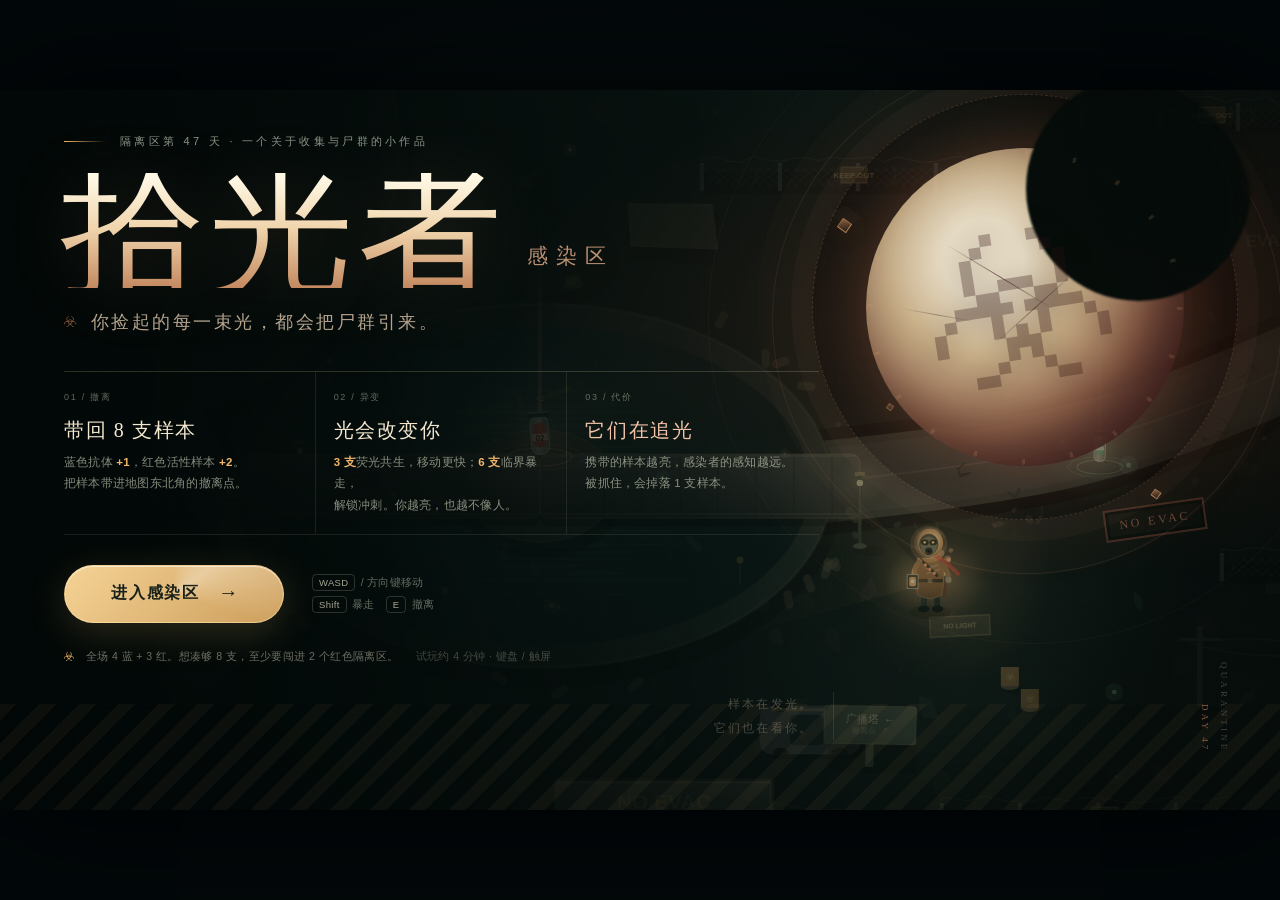
==== index.html @ 70aa8f74 "Add Lumenfall quarantine zombie collection game, poster and playtest log" ====
<!doctype html>
<html lang="zh-CN">
<head>
  <meta charset="utf-8">
  <meta name="viewport" content="width=device-width, initial-scale=1, viewport-fit=cover, user-scalable=no">
  <meta name="theme-color" content="#060f0d">
  <meta name="description" content="《拾光者·感染区》—— 在封锁区收集荧光抗体样本，样本越亮能力越强，感染者也会从更远处发现你。带 8 支样本抵达撤离点。">
  <title>拾光者 · 感染区</title>
  <link rel="icon" href="data:image/svg+xml,%3Csvg xmlns='http://www.w3.org/2000/svg' viewBox='0 0 64 64'%3E%3Crect width='64' height='64' rx='14' fill='%23081210'/%3E%3Ccircle cx='32' cy='32' r='18' fill='none' stroke='%23b9d69b' stroke-width='3'/%3E%3Ccircle cx='32' cy='32' r='4' fill='%23f1c07d'/%3E%3Cpath d='M32 14v12M32 38v12M15 25l11 6M38 34l11 6M15 39l11-6M38 30l11-6' stroke='%23b9d69b' stroke-width='2.4' stroke-linecap='round'/%3E%3C/svg%3E">
  <link rel="stylesheet" href="style.css">
</head>
<body>
  <div id="app">
    <main id="stage" aria-label="拾光者·感染区 游戏画面">
      <canvas id="game" width="1280" height="720" aria-label="感染区游戏场景"></canvas>

      <div id="uiLayer">
        <div id="hud" class="hidden" aria-live="polite">
          <div class="status-card">
            <div class="brand-mini"><span class="brand-cn">拾光者</span><span class="brand-en">QUARANTINE / DAY 47</span></div>
            <div class="light-block">
              <div class="light-numbers">
                <span class="light-label">携带样本</span>
                <span class="light-value"><b id="lightNow">0</b><i>/ 8</i></span>
              </div>
              <div id="lightPips" class="light-pips" aria-hidden="true"></div>
            </div>
            <div class="mini-counts">
              <span class="mini-count silver-count"><i class="gem silver"></i>蓝 <b id="silverCount">0</b><em>/4</em></span>
              <span class="mini-count gold-count"><i class="gem gold"></i>红 <b id="goldCount">0</b><em>/3</em></span>
            </div>
            <div class="danger-block" id="dangerBlock">
              <div class="danger-line"><span class="eye-mark" aria-hidden="true"></span><span>感染者感知</span><b id="dangerWord">微弱</b></div>
              <div class="danger-bars" id="dangerBars" aria-hidden="true">
                <i></i><i></i><i></i><i></i><i></i>
              </div>
            </div>
          </div>

          <div class="objective-pill" id="objectivePill">
            <span class="objective-kicker">撤离条件</span>
            <strong id="objectiveText">带 8 支样本到撤离点</strong>
          </div>

          <div class="top-actions">
            <button id="soundBtn" class="icon-btn" type="button" aria-label="静音" title="声音（M）">
              <svg class="ico-sound" viewBox="0 0 24 24" aria-hidden="true"><path d="M4 9v6h4l5 4V5L8 9H4z"/><path class="wave" d="M16 8.5a5 5 0 0 1 0 7M18.5 6a8.5 8.5 0 0 1 0 12"/></svg>
            </button>
            <button id="pauseBtn" class="icon-btn" type="button" aria-label="暂停并查看规则" title="暂停（Esc）">
              <svg viewBox="0 0 24 24" aria-hidden="true"><path d="M8 5v14M16 5v14"/></svg>
            </button>
          </div>

          <div id="alertBanner" class="alert-banner" aria-live="assertive">
            <span class="alert-eye"></span><b>感染者发现你了</b><span>躲进掩体，切断视线</span>
          </div>

          <div id="wayfinder" class="wayfinder hidden" aria-hidden="true">
            <span class="wayfinder-ring"></span>
            <span class="wayfinder-arrow">↑</span>
            <span class="wayfinder-label">撤离点</span>
          </div>

          <div class="hint-strip" id="hintStrip">
            <span class="keycap">WASD</span><span class="hint-text">移动</span>
            <span class="hint-sep"></span>
            <span class="keycap">Shift</span><span class="hint-text">暴走</span>
            <span class="hint-sep"></span>
            <span class="hint-text subtle">靠近样本自动拾取</span>
          </div>

          <button id="interactPrompt" class="interact-prompt hidden" type="button">
            <span class="prompt-key">E</span>
            <span class="prompt-copy"><b>进入撤离点</b><small>交出样本，呼叫救援</small></span>
            <span class="prompt-arrow">→</span>
          </button>
        </div>

        <div id="toasts" class="toasts" aria-live="polite"></div>
        <div id="damageFx" class="damage-fx"></div>
        <div id="pickupFx" class="pickup-fx"></div>
        <div id="cinemaBars" class="cinema-bars" aria-hidden="true"></div>

        <div id="touchControls" class="touch-controls" aria-hidden="true">
          <div class="dpad">
            <button class="dpad-btn up" type="button" data-move="up" aria-label="向上">▲</button>
            <button class="dpad-btn left" type="button" data-move="left" aria-label="向左">◀</button>
            <button class="dpad-btn down" type="button" data-move="down" aria-label="向下">▼</button>
            <button class="dpad-btn right" type="button" data-move="right" aria-label="向右">▶</button>
            <span class="dpad-core" aria-hidden="true"></span>
          </div>
          <div class="touch-actions">
            <button id="touchDash" class="touch-dash" type="button" aria-label="暴走冲刺">暴走<small>6 样本</small></button>
            <button id="touchInteract" class="touch-interact hidden" type="button">进入撤离点</button>
          </div>
        </div>

        <section id="titleScreen" class="screen title-screen">
          <div class="title-left">
            <div class="eyebrow"><span class="eyebrow-line"></span>隔离区第 47 天 · 一个关于收集与尸群的小作品</div>
            <h1 class="game-title">
              <span class="title-main">拾光者</span>
              <span class="title-sub">感染区</span>
            </h1>
            <p class="tagline">你捡起的每一束光，都会把尸群引来。</p>

            <div class="rules-grid">
              <article class="rule-card">
                <span class="rule-index">01 / 撤离</span>
                <h3>带回 8 支样本</h3>
                <p>蓝色抗体 <b>+1</b>，红色活性样本 <b>+2</b>。<br>把样本带进地图东北角的撤离点。</p>
              </article>
              <article class="rule-card">
                <span class="rule-index">02 / 异变</span>
                <h3>光会改变你</h3>
                <p><b>3 支</b>荧光共生，移动更快；<b>6 支</b>临界暴走，<br>解锁冲刺。你越亮，也越不像人。</p>
              </article>
              <article class="rule-card danger-rule">
                <span class="rule-index">03 / 代价</span>
                <h3>它们在追光</h3>
                <p>携带的样本越亮，感染者的感知越远。<br>被抓住，会掉落 1 支样本。</p>
              </article>
            </div>

            <div class="title-cta-row">
              <button id="startBtn" class="primary-btn" type="button">
                <span class="btn-glow"></span>
                <span class="btn-label">进入感染区</span>
                <span class="btn-arrow">→</span>
              </button>
              <div class="controls-mini">
                <span><i>WASD</i> / 方向键移动</span>
                <span><i>Shift</i> 暴走　<i>E</i> 撤离</span>
              </div>
            </div>

            <p class="title-footnote"><span class="footnote-star">☣</span> 全场 4 蓝 + 3 红。想凑够 8 支，至少要闯进 2 个红色隔离区。<span class="footnote-dim">试玩约 4 分钟 · 键盘 / 触屏</span></p>
          </div>

          <div class="title-right" aria-hidden="true">
            <div class="title-orbit orbit-1"></div>
            <div class="title-orbit orbit-2"></div>
            <div class="title-moon">
              <span class="moon-bite"></span>
              <span class="moon-crack c1"></span>
              <span class="moon-crack c2"></span>
              <span class="moon-crack c3"></span>
              <span class="moon-biohazard">☣</span>
            </div>
            <div class="floating-shard s1"></div>
            <div class="floating-shard s2"></div>
            <div class="floating-shard s3"></div>
            <div class="vertical-mark">QUARANTINE<br><em>DAY 47</em></div>
            <div class="title-side-note">样本在发光。<br>它们也在看你。</div>
          </div>
        </section>

        <section id="pauseScreen" class="screen overlay-screen hidden">
          <div class="modal pause-modal" role="dialog" aria-modal="true" aria-labelledby="pauseTitle">
            <button id="resumeBtn" class="modal-close" type="button" aria-label="继续游戏">×</button>
            <span class="modal-kicker">PAUSE / 隔离区暂歇</span>
            <h2 id="pauseTitle">喘口气，它们还没走远。</h2>
            <div class="pause-columns">
              <div>
                <h3>生存规则</h3>
                <ul class="rule-list">
                  <li><b>撤离</b><span>带 8 支样本抵达撤离点，按 E 呼叫救援。</span></li>
                  <li><b>拾取</b><span>蓝色 +1，红色 +2；靠近自动拾取。</span></li>
                  <li><b>异变</b><span>3 支荧光共生提速，6 支解锁暴走。</span></li>
                  <li><b>感知</b><span>样本越亮，感染者看得越远；围栏能挡住视线。</span></li>
                  <li><b>失手</b><span>被感染者碰到会掉落 1 支样本，可以返回捡起。</span></li>
                </ul>
              </div>
              <div>
                <h3>操作</h3>
                <div class="key-list">
                  <div><span class="keycap">WASD</span><span class="keycap">方向键</span><em>移动</em></div>
                  <div><span class="keycap">Shift</span><em>暴走冲刺（6 支样本解锁）</em></div>
                  <div><span class="keycap">E</span><em>进入撤离点</em></div>
                  <div><span class="keycap">M</span><em>静音 / 恢复声音</em></div>
                  <div><span class="keycap">Esc</span><em>暂停 / 继续</em></div>
                </div>
                <div class="pause-tip">提示：先拿蓝，还是先闯红区？带着越多样本，感染者的视野越远。</div>
              </div>
            </div>
            <button id="resumeBtn2" class="primary-btn small-btn" type="button">继续行动 <span>→</span></button>
          </div>
        </section>

        <section id="winScreen" class="screen win-screen hidden">
          <div class="win-glow"></div>
          <div class="win-content">
            <span class="modal-kicker">EVAC SIGNAL RECEIVED</span>
            <h2>信号，亮了。</h2>
            <p class="win-line">你带回了 <b id="winLight">8</b> 支荧光抗体。<br>救援队的螺旋桨声正在靠近。</p>
            <div class="win-stats">
              <div><span>撤离用时</span><b id="statTime">0:00</b></div>
              <div><span>被感染者抓住</span><b id="statCaught">0</b></div>
              <div><span>样本</span><b id="statCollect">蓝 4 · 红 2</b></div>
            </div>
            <blockquote>“它们还在废墟里，<br>追着那束已经离开的光。”</blockquote>
            <button id="replayBtn" class="primary-btn" type="button">再闯一次 <span>↻</span></button>
            <p class="win-footnote">按 Enter 也可以重新开始</p>
          </div>
        </section>

        <div id="rotateHint" class="rotate-hint">
          <div class="rotate-phone">▯</div>
          <strong>把屏幕横过来</strong>
          <span>感染区在横屏里展开得更完整</span>
        </div>

        <div id="bootVeil" class="boot-veil">
          <div class="boot-mark">拾光者</div>
          <div class="boot-line"><span></span></div>
        </div>
      </div>
    </main>
  </div>
  <noscript>需要启用 JavaScript 才能进入感染区。</noscript>
  <script src="game.js"></script>
</body>
</html>
---- style.css ----
:root{
  --ink:#061014;
  --ink-2:#0a1b1d;
  --cream:#f7ecd4;
  --cream-dim:#cfc3a8;
  --mint:#a9e7b7;
  --mint-soft:#7ec996;
  --gold:#f2b56b;
  --gold-hot:#ffd08a;
  --peach:#f2a28b;
  --danger:#e7765e;
  --line:rgba(240,222,182,.18);
  --line-soft:rgba(240,222,182,.1);
  --glass:rgba(6,18,20,.58);
  --serif:"STKaiti","KaiTi","Kaiti SC","Songti SC","SimSun","Noto Serif SC",serif;
  --sans:"Microsoft YaHei","PingFang SC","Hiragino Sans GB","Noto Sans SC",sans-serif;
}

*{box-sizing:border-box;}
html,body{margin:0;padding:0;min-height:100%;background:#020709;}
html{overflow:hidden;}
body{
  color:var(--cream);
  font-family:var(--sans);
  overflow:hidden;
  overscroll-behavior:none;
  -webkit-font-smoothing:antialiased;
  text-rendering:optimizeLegibility;
  user-select:none;
  -webkit-user-select:none;
  touch-action:none;
}
button{font:inherit;color:inherit;background:none;border:0;padding:0;cursor:pointer;-webkit-tap-highlight-color:transparent;}
button:focus-visible{outline:2px solid var(--gold);outline-offset:4px;}
#app{
  width:100vw;
  height:100dvh;
  min-height:100vh;
  display:flex;
  align-items:center;
  justify-content:center;
  background:
    radial-gradient(ellipse at 50% 42%, rgba(30,64,61,.17), transparent 56%),
    #020709;
}
#stage{
  position:relative;
  width:min(100vw, calc(100dvh * 16 / 9));
  height:min(100dvh, calc(100vw * 9 / 16));
  aspect-ratio:16 / 9;
  overflow:hidden;
  background:#061014;
  box-shadow:0 0 120px rgba(0,0,0,.8);
  isolation:isolate;
}
#game{
  position:absolute;
  inset:0;
  width:100%;
  height:100%;
  display:block;
}
#uiLayer{
  position:absolute;
  left:0;
  top:0;
  width:1280px;
  height:720px;
  transform-origin:0 0;
  z-index:5;
  pointer-events:none;
  font-size:16px;
}
#uiLayer button{pointer-events:auto;}
.hidden{opacity:0 !important;visibility:hidden !important;pointer-events:none !important;}

/* ============ shared bits ============ */
.eyebrow{
  display:flex;align-items:center;gap:14px;
  color:rgba(219,233,213,.62);
  font-size:11px;letter-spacing:.3em;text-transform:uppercase;
}
.eyebrow-line{display:block;width:42px;height:1px;background:linear-gradient(90deg,var(--gold),transparent);}
.modal-kicker{
  display:block;font-size:10px;letter-spacing:.32em;color:var(--gold);
  text-transform:uppercase;margin-bottom:13px;
}
.primary-btn{
  position:relative;
  display:inline-flex;align-items:center;justify-content:center;gap:18px;
  min-width:220px;height:58px;padding:0 25px 0 28px;
  border:1px solid rgba(255,226,165,.55);
  border-radius:999px;
  background:linear-gradient(135deg, rgba(255,220,156,.96), rgba(222,171,99,.92));
  color:#182019;
  font-weight:700;font-size:16px;letter-spacing:.12em;
  box-shadow:0 10px 38px rgba(228,176,99,.18), inset 0 1px 0 rgba(255,255,255,.55);
  overflow:hidden;
  transition:transform .25s ease, box-shadow .25s ease, filter .25s ease;
}
.primary-btn:hover{transform:translateY(-2px);box-shadow:0 16px 48px rgba(228,176,99,.27), inset 0 1px 0 rgba(255,255,255,.65);filter:brightness(1.04);}
.primary-btn:active{transform:translateY(0) scale(.985);}
.primary-btn .btn-glow{
  position:absolute;inset:-40%;
  background:conic-gradient(from 0deg, transparent, rgba(255,255,255,.52), transparent 30%);
  animation:btn-sheen 5.5s linear infinite;
  opacity:.6;
}
.primary-btn .btn-label,.primary-btn .btn-arrow{position:relative;z-index:1;}
.primary-btn .btn-arrow{font-family:var(--sans);font-size:20px;font-weight:400;transform:translateY(-1px);}
.small-btn{height:50px;min-width:180px;font-size:14px;}
.keycap{
  display:inline-flex;align-items:center;justify-content:center;
  min-width:28px;height:23px;padding:0 7px;
  border:1px solid rgba(220,225,199,.25);
  border-bottom-color:rgba(220,225,199,.12);
  border-radius:5px;
  background:rgba(235,235,210,.045);
  color:rgba(238,238,218,.8);
  font-size:10px;letter-spacing:.06em;line-height:1;white-space:nowrap;
}

/* ============ title ============ */
.screen{position:absolute;inset:0;z-index:30;pointer-events:auto;}
.title-screen{
  background:
    radial-gradient(ellipse at 83% 32%, rgba(145,63,38,.2), transparent 37%),
    linear-gradient(90deg, rgba(2,8,7,.992) 0%, rgba(3,10,9,.95) 28%, rgba(3,11,10,.74) 54%, rgba(5,13,11,.2) 78%, rgba(5,13,11,.06) 100%),
    radial-gradient(ellipse at 52% 54%, transparent 25%, rgba(1,6,6,.44) 100%);
  transition:opacity .75s ease, visibility .75s ease;
}
.title-screen:after{
  content:"";
  position:absolute;left:0;right:0;bottom:0;height:106px;
  background:
    repeating-linear-gradient(135deg, rgba(240,181,107,.105) 0 12px, transparent 12px 28px),
    linear-gradient(0deg, rgba(2,7,7,.58), transparent);
  opacity:.42;
  pointer-events:none;
  z-index:1;
}
.title-left{
  position:absolute;
  left:64px;top:44px;
  width:770px;
  z-index:3;
}
.game-title{
  margin:24px 0 0 -4px;
  display:flex;align-items:flex-end;gap:20px;
  font-family:var(--serif);
  font-weight:400;
  line-height:.8;
  letter-spacing:.03em;
  filter:drop-shadow(0 3px 34px rgba(222,157,103,.16));
}
.title-main{
  font-size:144px;
  color:#f7ecd4;
  background:linear-gradient(180deg,#fff8e5 4%,#f0d5ad 48%,#c48960 100%);
  -webkit-background-clip:text;background-clip:text;-webkit-text-fill-color:transparent;
  letter-spacing:.035em;
}
.title-sub{
  display:block;
  padding-bottom:19px;
  font-family:var(--serif);
  font-size:21px;
  line-height:1.2;
  letter-spacing:.38em;
  color:rgba(236,181,143,.78);
  white-space:nowrap;
}
.tagline{
  margin:22px 0 0;
  font-family:var(--serif);
  font-size:18px;
  letter-spacing:.14em;
  color:rgba(236,211,184,.76);
}
.tagline:before{
  content:"☣";
  display:inline-block;
  margin-right:11px;
  color:rgba(231,145,99,.55);
  font-size:13px;
  transform:translateY(-2px);
}
.rules-grid{
  display:grid;grid-template-columns:repeat(3,1fr);
  gap:0;
  margin-top:37px;
  width:755px;
  border-top:1px solid var(--line);
  border-bottom:1px solid var(--line-soft);
}
.rule-card{
  min-height:136px;
  padding:19px 18px 18px 0;
  border-right:1px solid var(--line-soft);
}
.rule-card + .rule-card{padding-left:18px;}
.rule-card:last-child{padding-right:0;border-right:0;}
.rule-index{
  display:block;
  font-size:9px;letter-spacing:.19em;
  color:rgba(218,226,200,.44);
  text-transform:uppercase;
}
.rule-card h3{
  margin:13px 0 8px;
  font-family:var(--serif);
  font-weight:400;
  font-size:20px;
  letter-spacing:.08em;
  color:#f4e8cf;
}
.rule-card p{
  margin:0;
  font-size:11.5px;
  line-height:1.85;
  letter-spacing:.02em;
  color:rgba(213,218,194,.62);
}
.rule-card p b{color:var(--gold);font-weight:600;}
.rule-card.danger-rule h3{color:#f1c4a9;}
.rule-card.danger-rule p b{color:var(--peach);}
.title-cta-row{
  display:flex;align-items:center;gap:28px;
  margin-top:30px;
}
.controls-mini{
  display:flex;flex-direction:column;gap:5px;
  color:rgba(218,223,200,.45);
  font-size:10.5px;letter-spacing:.03em;
}
.controls-mini i{
  display:inline-block;padding:2px 6px;margin-right:2px;
  border:1px solid rgba(232,226,200,.18);border-radius:4px;
  font-style:normal;font-size:9.5px;color:rgba(236,230,203,.7);
}
.title-footnote{
  margin:27px 0 0;
  font-size:10.5px;letter-spacing:.04em;
  color:rgba(224,218,194,.48);
}
.title-footnote b{color:var(--gold);}
.footnote-star{color:var(--gold);margin-right:7px;}
.footnote-dim{margin-left:17px;color:rgba(224,218,194,.28);}
.title-right{
  position:absolute;inset:0;
  overflow:hidden;
  pointer-events:none;
}
.title-moon{
  position:absolute;
  right:96px;top:58px;
  width:318px;height:318px;border-radius:50%;
  background:
    radial-gradient(circle at 37% 35%, rgba(249,238,213,.98) 0 14%, rgba(222,194,151,.95) 34%, rgba(168,113,85,.9) 60%, rgba(90,47,42,.94) 82%, rgba(38,21,19,.98) 100%);
  box-shadow:
    0 0 58px rgba(221,126,88,.24),
    0 0 160px rgba(153,62,45,.18),
    inset -28px -24px 60px rgba(37,15,16,.6);
  opacity:.93;
  animation:moon-breathe 9s ease-in-out infinite;
}
.title-moon:before{
  content:"";position:absolute;inset:-17%;
  border-radius:50%;
  border:1px dashed rgba(231,167,116,.2);
  box-shadow:
    0 0 0 21px rgba(231,167,116,.035),
    0 0 0 55px rgba(231,167,116,.015),
    inset 0 0 50px rgba(20,7,7,.25);
}
.title-moon:after{
  content:"";position:absolute;inset:-8%;
  border-radius:50%;
  background:repeating-conic-gradient(from 0deg, rgba(235,174,120,.23) 0deg 1.2deg, transparent 1.2deg 18deg);
  -webkit-mask:radial-gradient(circle, transparent 0 58%, #000 59% 60%, transparent 61%);
  mask:radial-gradient(circle, transparent 0 58%, #000 59% 60%, transparent 61%);
  opacity:.7;
}
.moon-bite{
  position:absolute;right:-67px;top:-72px;
  width:225px;height:225px;border-radius:50%;
  background:radial-gradient(circle at 40% 60%, #050c0a 0 57%, rgba(4,10,8,.82) 70%, transparent 72%);
  filter:blur(1px);
}
.moon-crack{
  position:absolute;display:block;height:1px;
  background:linear-gradient(90deg,transparent,rgba(55,21,20,.64),transparent);
  transform-origin:left center;
}
.c1{left:80px;top:96px;width:128px;transform:rotate(31deg);}
.c2{left:126px;top:198px;width:115px;transform:rotate(-42deg);opacity:.8;}
.c3{left:35px;top:160px;width:76px;transform:rotate(10deg);opacity:.55;}
.moon-biohazard{
  position:absolute;inset:0;
  display:flex;align-items:center;justify-content:center;
  font-family:"Segoe UI Symbol","Arial Unicode MS",sans-serif;
  font-size:188px;line-height:1;
  color:rgba(46,18,16,.3);
  transform:rotate(-9deg) translateY(-2px);
  text-shadow:0 0 28px rgba(12,3,3,.22);
  pointer-events:none;
}
.title-orbit{
  position:absolute;border-radius:50%;border:1px solid rgba(223,151,106,.1);
  pointer-events:none;
}
.orbit-1{width:510px;height:510px;right:-2px;top:-26px;transform:rotate(-22deg);}
.orbit-2{width:650px;height:650px;right:-78px;top:-96px;border-color:rgba(223,151,106,.045);}
.floating-shard{
  position:absolute;width:11px;height:11px;
  border:1px solid rgba(234,165,110,.5);
  background:linear-gradient(135deg,rgba(235,160,104,.5),rgba(235,160,104,.04));
  transform:rotate(35deg);
  animation:shard-float 7s ease-in-out infinite;
  box-shadow:0 0 22px rgba(218,126,79,.22);
}
.s1{right:430px;top:130px;animation-delay:-1s;}
.s2{right:120px;top:400px;width:8px;height:8px;animation-delay:-3s;}
.s3{right:387px;top:314px;width:6px;height:6px;opacity:.6;animation-delay:-4.5s;}
.title-right:after{
  content:"NO EVAC";
  position:absolute;right:74px;top:414px;
  padding:7px 13px 6px;
  transform:rotate(-8deg);
  border:2px solid rgba(227,120,91,.22);
  color:rgba(227,140,108,.42);
  font-family:Georgia,serif;font-size:12px;letter-spacing:.24em;
  text-align:center;
  box-shadow:inset 0 0 0 3px rgba(3,10,8,.35);
}
.vertical-mark{
  position:absolute;right:47px;bottom:58px;
  writing-mode:vertical-rl;
  font-family:Georgia,serif;
  font-size:9px;letter-spacing:.35em;line-height:2.1;
  color:rgba(229,202,174,.28);text-align:right;
}
.vertical-mark em{font-style:normal;color:rgba(232,142,96,.6);}
.title-side-note{
  position:absolute;right:446px;bottom:70px;
  text-align:right;
  font-family:var(--serif);
  font-size:12px;line-height:2;letter-spacing:.18em;
  color:rgba(230,205,181,.3);
  padding-right:20px;
  border-right:1px solid rgba(230,185,151,.13);
}
.title-screen .title-left,
.title-screen .title-right{transition:transform 1s cubic-bezier(.2,.7,.2,1), opacity .7s ease;}
.title-screen.is-leaving .title-left{transform:translateY(-12px);opacity:0;}
.title-screen.is-leaving .title-right{transform:scale(1.03);opacity:0;}

/* ============ HUD ============ */
#hud{
  position:absolute;inset:0;
  transition:opacity .5s ease, visibility .5s ease;
  z-index:10;
}
#hud:before{
  content:"";position:absolute;left:0;right:0;top:0;height:180px;
  background:linear-gradient(180deg,rgba(1,7,8,.55),rgba(1,7,8,.18) 56%,transparent);
  pointer-events:none;
}
.status-card{
  position:absolute;left:24px;top:22px;
  width:256px;
  padding:15px 17px 13px;
  border:1px solid rgba(231,214,174,.15);
  background:linear-gradient(145deg,rgba(9,26,27,.78),rgba(5,16,18,.48));
  border-radius:8px;
  box-shadow:0 16px 55px rgba(0,0,0,.2), inset 0 1px 0 rgba(255,245,213,.06);
  backdrop-filter:blur(11px);
  -webkit-backdrop-filter:blur(11px);
}
.brand-mini{display:flex;align-items:baseline;justify-content:space-between;gap:8px;margin-bottom:12px;}
.brand-cn{font-family:var(--serif);font-size:14px;letter-spacing:.15em;color:rgba(247,236,210,.8);}
.brand-en{font-family:Georgia,serif;font-size:6.5px;letter-spacing:.19em;color:rgba(227,217,190,.28);white-space:nowrap;}
.light-numbers{display:flex;align-items:flex-end;justify-content:space-between;margin-bottom:7px;}
.light-label{font-size:9.5px;letter-spacing:.16em;color:rgba(220,222,197,.5);}
.light-value{font-family:Georgia,var(--serif);display:flex;align-items:baseline;gap:4px;line-height:1;}
.light-value b{font-family:Georgia,serif;font-size:27px;font-weight:400;color:#fff3d3;letter-spacing:-.03em;text-shadow:0 0 22px rgba(246,211,143,.36);}
.light-value i{font-style:normal;font-size:9px;color:rgba(226,220,194,.35);letter-spacing:.08em;}
.light-pips{display:flex;gap:6px;height:15px;align-items:center;}
.pip{
  width:10px;height:10px;
  transform:rotate(45deg);
  border:1px solid rgba(211,212,185,.22);
  background:rgba(224,223,190,.045);
  border-radius:1px;
  transition:background .35s ease, border-color .35s ease, box-shadow .35s ease, transform .35s ease;
}
.pip.filled{
  background:linear-gradient(135deg,#e8ffe4,#9fe6b0);
  border-color:rgba(203,245,196,.9);
  box-shadow:0 0 8px rgba(145,226,163,.42);
}
.pip.filled:nth-child(n+4):nth-child(-n+6){
  background:linear-gradient(135deg,#ffe7b1,#eab068);
  border-color:rgba(255,223,166,.92);
  box-shadow:0 0 8px rgba(239,183,103,.48);
}
.pip.filled:nth-child(n+7){
  background:linear-gradient(135deg,#ffd3aa,#e7785d);
  border-color:rgba(255,181,148,.95);
  box-shadow:0 0 9px rgba(231,120,93,.55);
}
.pip.pop{animation:pip-pop .4s ease;}
.mini-counts{display:flex;gap:15px;margin-top:9px;padding-top:8px;border-top:1px solid rgba(221,214,184,.08);}
.mini-count{display:flex;align-items:center;gap:5px;font-size:9px;letter-spacing:.06em;color:rgba(222,220,197,.48);}
.mini-count b{font-weight:500;color:rgba(244,232,207,.82);}
.mini-count em{font-style:normal;color:rgba(222,220,197,.25);}
.gem{width:6px;height:6px;display:inline-block;transform:rotate(45deg);border-radius:1px;}
.gem.silver{background:#a8e9b7;box-shadow:0 0 8px rgba(144,226,164,.45);}
.gem.gold{background:#e97c60;box-shadow:0 0 8px rgba(233,124,96,.55);}
.danger-block{margin-top:10px;padding-top:9px;border-top:1px solid rgba(221,214,184,.08);transition:color .25s ease;}
.danger-line{display:flex;align-items:center;gap:6px;font-size:9px;letter-spacing:.12em;color:rgba(220,219,194,.42);}
.danger-line b{margin-left:auto;font-weight:400;color:rgba(224,220,193,.58);letter-spacing:.06em;}
.eye-mark{
  width:13px;height:8px;border:1px solid rgba(224,220,193,.45);border-radius:50% 50% 50% 50% / 60% 60% 40% 40%;
  position:relative;display:inline-block;
}
.eye-mark:after{content:"";position:absolute;width:3px;height:3px;border-radius:50%;background:rgba(224,220,193,.6);left:4px;top:2px;}
.danger-bars{display:flex;gap:4px;margin-top:6px;}
.danger-bars i{display:block;height:3px;flex:1;background:rgba(224,219,190,.11);border-radius:2px;transition:background .35s ease,box-shadow .35s ease;}
.danger-bars i.on{background:rgba(237,193,139,.6);}
.danger-bars i.hot{background:#e89178;box-shadow:0 0 7px rgba(232,145,120,.35);}
.danger-block.is-alert .danger-line b{color:#f3a088;}
.danger-block.is-alert .eye-mark{border-color:#f3a088;animation:eye-pulse .9s ease-in-out infinite;}
.danger-block.is-alert .eye-mark:after{background:#ffad93;}
.objective-pill{
  position:absolute;left:50%;top:23px;transform:translateX(-50%);
  min-width:300px;max-width:480px;
  padding:9px 22px 8px;
  text-align:center;
  border:1px solid rgba(231,214,174,.12);
  border-radius:999px;
  background:rgba(5,17,18,.4);
  backdrop-filter:blur(8px);
  -webkit-backdrop-filter:blur(8px);
}
.objective-kicker{display:block;font-size:6.8px;letter-spacing:.32em;color:rgba(231,202,143,.55);margin-bottom:2px;}
.objective-pill strong{font-size:11px;font-weight:400;letter-spacing:.1em;color:rgba(244,235,213,.78);white-space:nowrap;}
.objective-pill strong em{font-style:normal;color:var(--gold);}
.top-actions{position:absolute;right:24px;top:24px;display:flex;gap:8px;}
.icon-btn{
  width:36px;height:36px;border-radius:50%;
  border:1px solid rgba(232,218,183,.15);
  background:rgba(5,17,18,.38);
  color:rgba(237,228,203,.7);
  display:flex;align-items:center;justify-content:center;
  backdrop-filter:blur(8px);-webkit-backdrop-filter:blur(8px);
  transition:background .2s ease, border-color .2s ease, color .2s ease, transform .2s ease;
}
.icon-btn:hover{background:rgba(239,215,166,.1);border-color:rgba(239,215,166,.35);color:#f7e9c9;transform:translateY(-1px);}
.icon-btn svg{width:17px;height:17px;fill:none;stroke:currentColor;stroke-width:1.45;stroke-linecap:round;stroke-linejoin:round;}
.icon-btn .ico-sound path:first-child{fill:currentColor;stroke:none;}
.icon-btn .ico-sound .wave{stroke:currentColor;fill:none;}
.icon-btn .ico-sound path:first-child{fill:currentColor;}
.icon-btn.is-muted .wave{opacity:0;}
.icon-btn.is-muted{color:rgba(237,228,203,.35);}
.alert-banner{
  position:absolute;left:50%;top:82px;transform:translate(-50%,-8px);
  display:flex;align-items:center;gap:9px;
  padding:7px 17px 7px 12px;
  border:1px solid rgba(234,143,121,.28);
  border-radius:999px;
  background:rgba(31,11,14,.57);
  color:#f1c0ad;
  font-size:9px;letter-spacing:.12em;
  opacity:0;visibility:hidden;
  transition:opacity .25s ease, transform .25s ease, visibility .25s ease;
  backdrop-filter:blur(10px);-webkit-backdrop-filter:blur(10px);
}
.alert-banner b{font-weight:500;color:#ffd5c1;letter-spacing:.2em;}
.alert-banner span:last-child{color:rgba(238,196,178,.45);letter-spacing:.03em;}
.alert-eye{width:7px;height:7px;border-radius:50%;background:#f0a088;box-shadow:0 0 0 4px rgba(238,153,127,.1);animation:eye-pulse 1s ease-in-out infinite;}
.alert-banner.active{opacity:1;visibility:visible;transform:translate(-50%,0);}
.hint-strip{
  position:absolute;left:26px;bottom:23px;
  display:flex;align-items:center;gap:8px;
  padding:8px 13px;
  border:1px solid rgba(225,215,185,.09);
  background:rgba(4,14,15,.38);
  border-radius:6px;
  backdrop-filter:blur(8px);-webkit-backdrop-filter:blur(8px);
  transition:opacity .5s ease;
}
.hint-text{font-size:8.5px;letter-spacing:.09em;color:rgba(221,220,195,.45);}
.hint-text.subtle{color:rgba(221,220,195,.25);}
.hint-sep{width:1px;height:10px;background:rgba(221,215,185,.1);margin:0 3px;}
.interact-prompt{
  position:absolute;left:50%;bottom:94px;transform:translateX(-50%) translateY(8px);
  display:flex;align-items:center;gap:11px;
  min-width:190px;padding:9px 14px 9px 10px;
  border:1px solid rgba(247,216,153,.42);
  border-radius:999px;
  background:linear-gradient(120deg,rgba(35,30,18,.9),rgba(6,19,19,.76));
  box-shadow:0 10px 35px rgba(0,0,0,.28),0 0 28px rgba(237,199,123,.09);
  text-align:left;
  opacity:0;visibility:hidden;
  transition:opacity .3s ease,transform .3s ease,visibility .3s ease;
  backdrop-filter:blur(12px);-webkit-backdrop-filter:blur(12px);
}
.interact-prompt.show{opacity:1;visibility:visible;transform:translateX(-50%) translateY(0);}
.prompt-key{
  width:27px;height:27px;border-radius:50%;
  display:flex;align-items:center;justify-content:center;
  border:1px solid rgba(250,219,154,.5);
  color:#fbe6b3;font-size:10px;
  background:rgba(249,219,157,.08);
}
.prompt-copy{display:flex;flex-direction:column;gap:1px;}
.prompt-copy b{font-family:var(--serif);font-size:12px;font-weight:400;letter-spacing:.1em;color:#fbecce;}
.prompt-copy small{font-size:7px;letter-spacing:.08em;color:rgba(226,209,175,.38);}
.prompt-arrow{margin-left:auto;color:#f0ce90;font-size:14px;}
.wayfinder{
  position:absolute;width:84px;height:84px;z-index:4;
  transform:translate(-50%,-50%);
  transition:opacity .4s ease;
  pointer-events:none;
}
.wayfinder-ring{
  position:absolute;inset:0;border-radius:50%;
  border:1px solid rgba(241,211,151,.26);
  background:radial-gradient(circle,rgba(241,211,151,.08),transparent 68%);
  animation:wayfinder-pulse 2.4s ease-in-out infinite;
}
.wayfinder-arrow{
  position:absolute;left:50%;top:50%;
  width:35px;height:35px;margin:-17px 0 0 -17px;
  display:flex;align-items:center;justify-content:center;
  color:#f8dfaa;font-size:20px;
  transform-origin:50% 50%;
}
.wayfinder-label{
  position:absolute;left:50%;bottom:-17px;transform:translateX(-50%);
  font-family:var(--serif);font-size:9px;letter-spacing:.18em;color:rgba(241,218,173,.55);
  white-space:nowrap;
}

/* ============ toasts / FX ============ */
.toasts{
  position:absolute;left:50%;bottom:82px;
  transform:translateX(-50%);
  z-index:18;
  width:520px;
  display:flex;flex-direction:column-reverse;align-items:center;gap:8px;
  pointer-events:none;
}
.toast{
  min-width:210px;max-width:510px;
  padding:10px 17px 10px 15px;
  border:1px solid rgba(233,215,174,.19);
  border-radius:7px;
  background:rgba(5,18,18,.72);
  box-shadow:0 12px 36px rgba(0,0,0,.22);
  backdrop-filter:blur(13px);-webkit-backdrop-filter:blur(13px);
  display:flex;align-items:center;gap:11px;
  transform:translateY(10px);opacity:0;
  animation:toast-in .38s cubic-bezier(.2,.8,.2,1) forwards;
  text-align:left;
}
.toast.out{animation:toast-out .32s ease forwards;}
.toast-icon{
  width:23px;height:23px;flex:0 0 23px;display:flex;align-items:center;justify-content:center;
  border-radius:50%;border:1px solid rgba(235,208,149,.35);color:#f4d696;
  font-family:Georgia,serif;font-size:10px;position:relative;
}
.toast-icon:after{content:"";position:absolute;inset:4px;border-radius:50%;border:1px solid rgba(244,214,150,.2);}
.toast-copy{display:flex;flex-direction:column;gap:2px;}
.toast-copy b{font-size:10.5px;font-weight:500;letter-spacing:.08em;color:rgba(251,240,213,.9);}
.toast-copy span{font-size:8.5px;letter-spacing:.04em;line-height:1.55;color:rgba(224,219,194,.49);}
.toast.ability{border-color:rgba(246,213,147,.37);background:linear-gradient(100deg,rgba(34,29,18,.88),rgba(6,18,18,.78));min-width:310px;padding:12px 18px;}
.toast.ability .toast-icon{width:30px;height:30px;flex-basis:30px;color:#ffe6a9;border-color:rgba(255,223,153,.55);box-shadow:0 0 18px rgba(240,204,128,.16);}
.toast.ability .toast-copy b{font-family:var(--serif);font-size:14px;letter-spacing:.12em;color:#ffedc5;}
.toast.ability .toast-copy span{font-size:9px;color:rgba(233,221,195,.6);}
.toast.warn{border-color:rgba(235,148,124,.28);background:rgba(26,11,13,.74);}
.toast.warn .toast-icon{color:#f3b29d;border-color:rgba(242,168,144,.36);}
.toast.good .toast-icon{color:#a8ebcf;border-color:rgba(150,235,206,.35);}
.toast.story{max-width:440px;text-align:left;background:rgba(5,16,17,.62);}
.toast.story .toast-copy b{font-family:var(--serif);font-size:13px;font-weight:400;letter-spacing:.15em;}
.toast.story .toast-copy span{font-family:var(--serif);font-size:9px;color:rgba(226,218,192,.45);letter-spacing:.1em;}
.damage-fx,.pickup-fx{
  position:absolute;inset:0;z-index:16;pointer-events:none;opacity:0;
}
.damage-fx{
  background:
    radial-gradient(ellipse at center, transparent 38%, rgba(178,55,48,.38) 100%),
    linear-gradient(90deg, rgba(95,22,26,.15), transparent 18%, transparent 82%, rgba(95,22,26,.15));
  mix-blend-mode:screen;
}
.damage-fx.flash{animation:damage-flash .65s ease; }
.pickup-fx{
  background:radial-gradient(circle at 50% 56%, rgba(255,229,168,.26), transparent 32%);
  mix-blend-mode:screen;
}
.pickup-fx.flash{animation:pickup-flash .45s ease;}
.cinema-bars{position:absolute;left:0;right:0;top:0;bottom:0;z-index:14;pointer-events:none;}
.cinema-bars:before,.cinema-bars:after{
  content:"";position:absolute;left:0;right:0;height:0;background:#020608;
  transition:height .8s cubic-bezier(.2,.7,.2,1);
}
.cinema-bars:before{top:0;}
.cinema-bars:after{bottom:0;}
.cinema-bars.active:before,.cinema-bars.active:after{height:42px;}
.dmg-vignette{position:absolute;inset:0;z-index:9;pointer-events:none;opacity:0;background:radial-gradient(ellipse at center,transparent 40%,rgba(140,42,48,.3));transition:opacity .8s ease;}
.dmg-vignette.active{opacity:1;transition:opacity .05s ease;}

/* ============ pause ============ */
.overlay-screen{
  background:rgba(2,8,9,.66);
  backdrop-filter:blur(9px);-webkit-backdrop-filter:blur(9px);
  display:flex;align-items:center;justify-content:center;
  transition:opacity .35s ease, visibility .35s ease;
}
.modal{
  position:relative;
  width:690px;
  border:1px solid rgba(234,218,179,.19);
  border-radius:10px;
  background:
    linear-gradient(160deg,rgba(12,30,29,.94),rgba(4,14,15,.96)),
    radial-gradient(ellipse at 85% 0%,rgba(229,190,121,.08),transparent 55%);
  box-shadow:0 40px 100px rgba(0,0,0,.48), inset 0 1px 0 rgba(255,245,213,.06);
  padding:32px 38px 30px;
}
.modal:before{
  content:"";position:absolute;inset:11px;
  border:1px solid rgba(232,214,173,.055);
  border-radius:5px;pointer-events:none;
}
.modal-close{
  position:absolute;right:16px;top:14px;width:31px;height:31px;
  border-radius:50%;color:rgba(238,229,204,.45);font-family:Georgia,serif;font-size:19px;line-height:1;
  display:flex;align-items:center;justify-content:center;
  transition:color .2s ease,background .2s ease;
}
.modal-close:hover{color:#f7e8c7;background:rgba(245,224,179,.07);}
.pause-modal h2,.win-content h2{
  margin:0;
  font-family:var(--serif);font-size:33px;font-weight:400;letter-spacing:.08em;
  color:#f4e9d1;
}
.pause-columns{display:grid;grid-template-columns:1.22fr .9fr;gap:35px;margin-top:25px;padding-top:22px;border-top:1px solid rgba(232,218,185,.1);}
.pause-columns h3{margin:0 0 13px;font-size:9px;letter-spacing:.2em;font-weight:400;color:rgba(226,214,185,.4);}
.rule-list{list-style:none;margin:0;padding:0;display:flex;flex-direction:column;gap:9px;}
.rule-list li{display:grid;grid-template-columns:42px 1fr;gap:8px;font-size:10px;line-height:1.65;letter-spacing:.02em;}
.rule-list b{font-weight:400;color:rgba(239,202,139,.8);}
.rule-list span{color:rgba(221,219,195,.56);}
.key-list{display:flex;flex-direction:column;gap:10px;}
.key-list>div{display:flex;align-items:center;gap:6px;}
.key-list em{font-style:normal;font-size:9px;color:rgba(221,218,193,.5);margin-left:4px;}
.pause-tip{
  margin-top:21px;padding:10px 12px;
  border-left:1px solid rgba(239,201,133,.36);
  background:rgba(239,201,133,.04);
  font-family:var(--serif);font-size:9.5px;line-height:1.8;letter-spacing:.04em;
  color:rgba(230,215,184,.45);
}
.pause-modal .small-btn{margin-top:23px;height:44px;min-width:165px;font-size:12px;}

/* ============ win ============ */
.win-screen{
  background:
    radial-gradient(ellipse at 50% 47%,rgba(233,201,137,.16),transparent 34%),
    radial-gradient(ellipse at 50% 55%,rgba(6,17,17,.34),rgba(2,7,8,.9) 72%);
  display:flex;align-items:center;justify-content:center;
  opacity:0;visibility:hidden;transition:opacity 1.2s ease, visibility 1.2s ease;
}
.win-screen.show{opacity:1;visibility:visible;}
.win-glow{
  position:absolute;left:50%;top:50%;width:560px;height:560px;border-radius:50%;
  transform:translate(-50%,-50%);
  background:radial-gradient(circle,rgba(255,235,178,.16),rgba(238,205,136,.06) 38%,transparent 67%);
  animation:win-breathe 6s ease-in-out infinite;
}
.win-content{
  position:relative;width:600px;text-align:center;z-index:2;
  padding:20px;
}
.win-content h2{
  font-size:62px;letter-spacing:.16em;line-height:1.18;
  color:#fbf0d4;text-shadow:0 0 50px rgba(255,224,156,.22);
}
.win-line{
  margin:16px 0 27px;
  font-family:var(--serif);font-size:14px;line-height:2.1;letter-spacing:.12em;
  color:rgba(226,218,192,.62);
}
.win-line b{color:#f8d89a;font-weight:400;}
.win-stats{
  display:grid;grid-template-columns:repeat(3,1fr);
  margin:0 auto;width:470px;
  border-top:1px solid rgba(233,216,177,.14);
  border-bottom:1px solid rgba(233,216,177,.1);
  padding:15px 0;
}
.win-stats div{display:flex;flex-direction:column;gap:5px;border-right:1px solid rgba(233,216,177,.09);}
.win-stats div:last-child{border-right:0;}
.win-stats span{font-size:8px;letter-spacing:.17em;color:rgba(225,216,190,.36);}
.win-stats b{font-family:Georgia,var(--serif);font-size:19px;font-weight:400;letter-spacing:.04em;color:rgba(249,236,207,.9);}
.win-content blockquote{
  margin:25px 0 22px;
  font-family:var(--serif);font-size:13px;line-height:1.9;letter-spacing:.12em;
  color:rgba(231,211,170,.47);
}
.win-content .primary-btn{height:50px;min-width:180px;font-size:13px;}
.win-footnote{margin:12px 0 0;font-size:8px;letter-spacing:.08em;color:rgba(225,216,190,.26);}

/* ============ touch ============ */
.touch-controls{display:none;position:absolute;inset:0;z-index:22;pointer-events:none;}
.touch-controls button{pointer-events:auto;}
.touch-controls.show{display:block;}
.dpad{
  position:absolute;left:24px;bottom:23px;width:154px;height:154px;
  border-radius:50%;
  background:radial-gradient(circle,rgba(6,19,19,.34),rgba(6,19,19,.04) 70%);
  border:1px solid rgba(231,215,180,.08);
}
.dpad-btn{
  position:absolute;width:50px;height:50px;
  border:1px solid rgba(233,219,188,.14);
  background:rgba(7,20,21,.4);
  color:rgba(238,231,207,.62);
  border-radius:13px;
  font-size:15px;
  display:flex;align-items:center;justify-content:center;
  backdrop-filter:blur(6px);-webkit-backdrop-filter:blur(6px);
  transition:background .12s ease,color .12s ease,transform .12s ease;
}
.dpad-btn:active,.dpad-btn.pressed{background:rgba(240,211,154,.13);color:#f9e8c4;transform:scale(.95);}
.dpad-btn.up{left:52px;top:4px;}
.dpad-btn.left{left:4px;top:52px;}
.dpad-btn.down{left:52px;bottom:4px;}
.dpad-btn.right{right:4px;top:52px;}
.dpad-core{position:absolute;left:63px;top:63px;width:28px;height:28px;border-radius:50%;border:1px solid rgba(236,219,183,.13);}
.touch-actions{position:absolute;right:24px;bottom:26px;display:flex;align-items:flex-end;gap:10px;}
.touch-dash{
  width:82px;height:82px;border-radius:50%;
  border:1px solid rgba(239,211,157,.24);
  background:radial-gradient(circle at 40% 30%,rgba(238,210,154,.18),rgba(6,18,18,.55));
  color:rgba(250,232,198,.82);
  font-family:var(--serif);font-size:14px;letter-spacing:.1em;
  display:flex;flex-direction:column;align-items:center;justify-content:center;gap:3px;
  backdrop-filter:blur(7px);-webkit-backdrop-filter:blur(7px);
  transition:opacity .3s ease,transform .1s ease;
}
.touch-dash small{font-family:var(--sans);font-size:7px;letter-spacing:.1em;color:rgba(241,215,164,.42);}
.touch-dash:active{transform:scale(.95);}
.touch-dash.locked{opacity:.3;}
.touch-interact{
  position:absolute;right:96px;bottom:102px;height:45px;min-width:110px;
  border-radius:999px;background:linear-gradient(135deg,#f3d18f,#dbb16a);
  color:#182019;font-size:11px;font-weight:600;letter-spacing:.08em;
  box-shadow:0 10px 30px rgba(233,190,112,.2);
}
.rotate-hint{
  display:none;
  position:fixed;inset:0;z-index:90;
  align-items:center;justify-content:center;flex-direction:column;gap:10px;
  background:rgba(2,7,9,.93);text-align:center;pointer-events:none;
}
.rotate-phone{font-size:58px;color:rgba(244,215,159,.8);transform:rotate(90deg);margin-bottom:12px;animation:rotate-hint 3s ease-in-out infinite;}
.rotate-hint strong{font-family:var(--serif);font-size:22px;font-weight:400;letter-spacing:.14em;color:#f1e4c8;}
.rotate-hint span{font-size:11px;letter-spacing:.05em;color:rgba(224,218,192,.46);}

/* ============ boot ============ */
.boot-veil{
  position:absolute;inset:0;z-index:100;
  display:flex;align-items:center;justify-content:center;flex-direction:column;gap:22px;
  background:
    radial-gradient(ellipse at center,rgba(19,45,44,.32),transparent 54%),
    #030a0c;
  transition:opacity .8s ease, visibility .8s ease;
}
.boot-veil.lift{opacity:0;visibility:hidden;pointer-events:none;}
.boot-mark{font-family:var(--serif);font-size:30px;letter-spacing:.32em;color:rgba(246,229,194,.86);padding-left:.32em;}
.boot-line{width:84px;height:1px;background:rgba(238,217,172,.13);overflow:hidden;}
.boot-line span{display:block;width:42px;height:1px;background:linear-gradient(90deg,transparent,#e3c287,transparent);animation:boot-load 1.5s ease-in-out infinite;}

/* ============ animations ============ */
@keyframes btn-sheen{0%{transform:rotate(0)}100%{transform:rotate(360deg)}}
@keyframes moon-breathe{0%,100%{filter:brightness(1) drop-shadow(0 0 0 rgba(238,210,160,0));}50%{filter:brightness(1.045) drop-shadow(0 0 25px rgba(238,210,160,.12));}}
@keyframes shard-float{0%,100%{transform:translateY(0) rotate(35deg);opacity:.42;}50%{transform:translateY(-13px) rotate(48deg);opacity:.8;}}
@keyframes eye-pulse{0%,100%{opacity:.55;}50%{opacity:1;box-shadow:0 0 18px rgba(239,147,122,.25);}}
@keyframes pip-pop{0%{transform:rotate(45deg) scale(.6)}55%{transform:rotate(45deg) scale(1.45)}100%{transform:rotate(45deg) scale(1)}}
@keyframes toast-in{to{transform:translateY(0);opacity:1;}}
@keyframes toast-out{to{transform:translateY(-8px);opacity:0;}}
@keyframes damage-flash{0%{opacity:0;}12%{opacity:1;}100%{opacity:0;}}
@keyframes pickup-flash{0%{opacity:0;}18%{opacity:1;}100%{opacity:0;}}
@keyframes wayfinder-pulse{0%,100%{transform:scale(.94);opacity:.5;}50%{transform:scale(1.04);opacity:.9;}}
@keyframes win-breathe{0%,100%{transform:translate(-50%,-50%) scale(.97);opacity:.7;}50%{transform:translate(-50%,-50%) scale(1.04);opacity:1;}}
@keyframes boot-load{0%{transform:translateX(-45px);}100%{transform:translateX(90px);}}
@keyframes rotate-hint{0%,100%{transform:rotate(90deg) translateY(0);}50%{transform:rotate(90deg) translateY(-7px);}}

@media (orientation: portrait) and (max-width:900px){
  .rotate-hint{display:flex;}
}
@media (prefers-reduced-motion:reduce){
  *,*:before,*:after{animation-duration:.001ms !important;animation-iteration-count:1 !important;scroll-behavior:auto !important;}
}
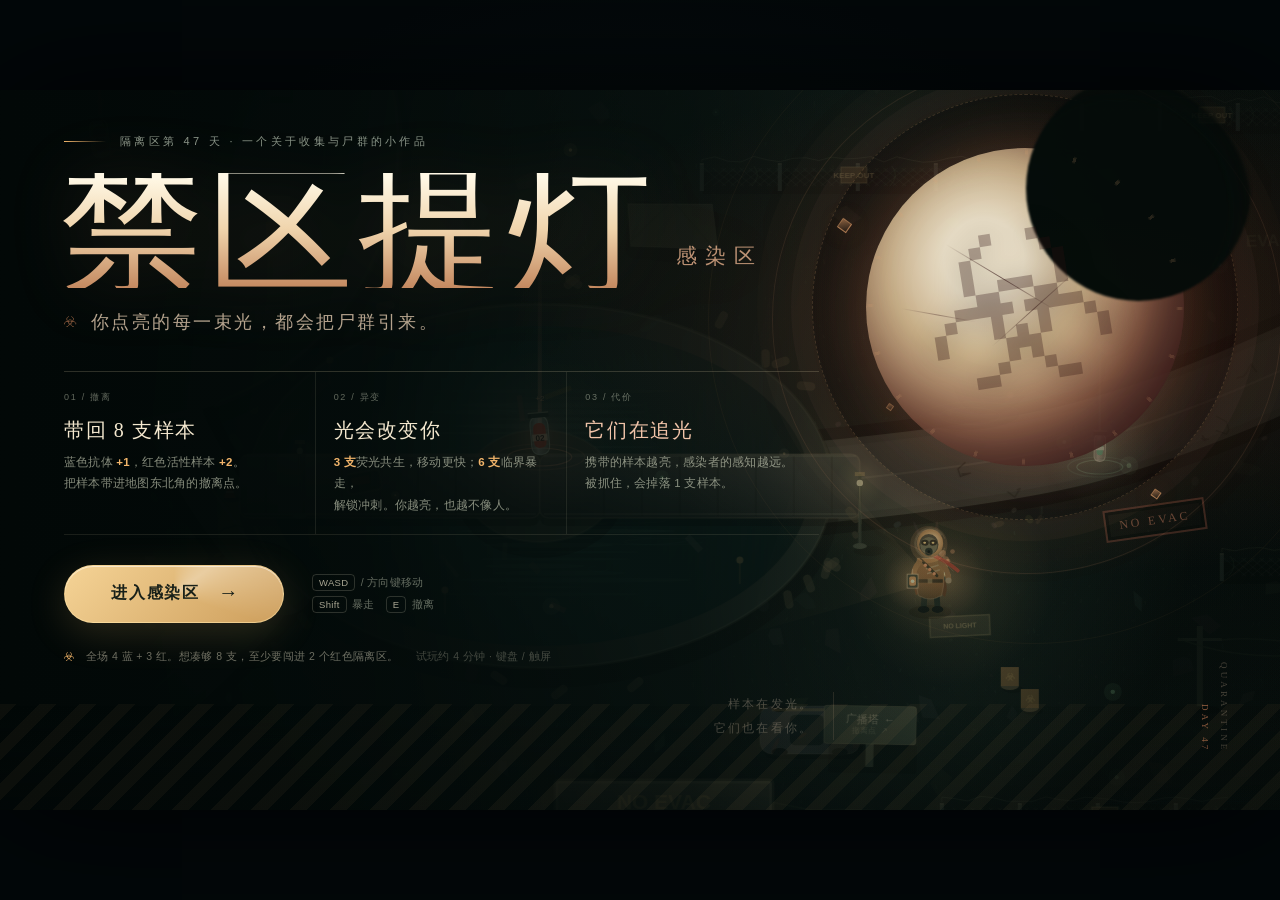
==== commit 9c571c0a: "Rename game to The Lantern Zone" ====
--- a/index.html
+++ b/index.html
@@ -1,223 +1,223 @@
-<!doctype html>
-<html lang="zh-CN">
-<head>
-  <meta charset="utf-8">
-  <meta name="viewport" content="width=device-width, initial-scale=1, viewport-fit=cover, user-scalable=no">
-  <meta name="theme-color" content="#060f0d">
-  <meta name="description" content="《拾光者·感染区》—— 在封锁区收集荧光抗体样本，样本越亮能力越强，感染者也会从更远处发现你。带 8 支样本抵达撤离点。">
-  <title>拾光者 · 感染区</title>
-  <link rel="icon" href="data:image/svg+xml,%3Csvg xmlns='http://www.w3.org/2000/svg' viewBox='0 0 64 64'%3E%3Crect width='64' height='64' rx='14' fill='%23081210'/%3E%3Ccircle cx='32' cy='32' r='18' fill='none' stroke='%23b9d69b' stroke-width='3'/%3E%3Ccircle cx='32' cy='32' r='4' fill='%23f1c07d'/%3E%3Cpath d='M32 14v12M32 38v12M15 25l11 6M38 34l11 6M15 39l11-6M38 30l11-6' stroke='%23b9d69b' stroke-width='2.4' stroke-linecap='round'/%3E%3C/svg%3E">
-  <link rel="stylesheet" href="style.css">
-</head>
-<body>
-  <div id="app">
-    <main id="stage" aria-label="拾光者·感染区 游戏画面">
-      <canvas id="game" width="1280" height="720" aria-label="感染区游戏场景"></canvas>
-
-      <div id="uiLayer">
-        <div id="hud" class="hidden" aria-live="polite">
-          <div class="status-card">
-            <div class="brand-mini"><span class="brand-cn">拾光者</span><span class="brand-en">QUARANTINE / DAY 47</span></div>
-            <div class="light-block">
-              <div class="light-numbers">
-                <span class="light-label">携带样本</span>
-                <span class="light-value"><b id="lightNow">0</b><i>/ 8</i></span>
-              </div>
-              <div id="lightPips" class="light-pips" aria-hidden="true"></div>
-            </div>
-            <div class="mini-counts">
-              <span class="mini-count silver-count"><i class="gem silver"></i>蓝 <b id="silverCount">0</b><em>/4</em></span>
-              <span class="mini-count gold-count"><i class="gem gold"></i>红 <b id="goldCount">0</b><em>/3</em></span>
-            </div>
-            <div class="danger-block" id="dangerBlock">
-              <div class="danger-line"><span class="eye-mark" aria-hidden="true"></span><span>感染者感知</span><b id="dangerWord">微弱</b></div>
-              <div class="danger-bars" id="dangerBars" aria-hidden="true">
-                <i></i><i></i><i></i><i></i><i></i>
-              </div>
-            </div>
-          </div>
-
-          <div class="objective-pill" id="objectivePill">
-            <span class="objective-kicker">撤离条件</span>
-            <strong id="objectiveText">带 8 支样本到撤离点</strong>
-          </div>
-
-          <div class="top-actions">
-            <button id="soundBtn" class="icon-btn" type="button" aria-label="静音" title="声音（M）">
-              <svg class="ico-sound" viewBox="0 0 24 24" aria-hidden="true"><path d="M4 9v6h4l5 4V5L8 9H4z"/><path class="wave" d="M16 8.5a5 5 0 0 1 0 7M18.5 6a8.5 8.5 0 0 1 0 12"/></svg>
-            </button>
-            <button id="pauseBtn" class="icon-btn" type="button" aria-label="暂停并查看规则" title="暂停（Esc）">
-              <svg viewBox="0 0 24 24" aria-hidden="true"><path d="M8 5v14M16 5v14"/></svg>
-            </button>
-          </div>
-
-          <div id="alertBanner" class="alert-banner" aria-live="assertive">
-            <span class="alert-eye"></span><b>感染者发现你了</b><span>躲进掩体，切断视线</span>
-          </div>
-
-          <div id="wayfinder" class="wayfinder hidden" aria-hidden="true">
-            <span class="wayfinder-ring"></span>
-            <span class="wayfinder-arrow">↑</span>
-            <span class="wayfinder-label">撤离点</span>
-          </div>
-
-          <div class="hint-strip" id="hintStrip">
-            <span class="keycap">WASD</span><span class="hint-text">移动</span>
-            <span class="hint-sep"></span>
-            <span class="keycap">Shift</span><span class="hint-text">暴走</span>
-            <span class="hint-sep"></span>
-            <span class="hint-text subtle">靠近样本自动拾取</span>
-          </div>
-
-          <button id="interactPrompt" class="interact-prompt hidden" type="button">
-            <span class="prompt-key">E</span>
-            <span class="prompt-copy"><b>进入撤离点</b><small>交出样本，呼叫救援</small></span>
-            <span class="prompt-arrow">→</span>
-          </button>
-        </div>
-
-        <div id="toasts" class="toasts" aria-live="polite"></div>
-        <div id="damageFx" class="damage-fx"></div>
-        <div id="pickupFx" class="pickup-fx"></div>
-        <div id="cinemaBars" class="cinema-bars" aria-hidden="true"></div>
-
-        <div id="touchControls" class="touch-controls" aria-hidden="true">
-          <div class="dpad">
-            <button class="dpad-btn up" type="button" data-move="up" aria-label="向上">▲</button>
-            <button class="dpad-btn left" type="button" data-move="left" aria-label="向左">◀</button>
-            <button class="dpad-btn down" type="button" data-move="down" aria-label="向下">▼</button>
-            <button class="dpad-btn right" type="button" data-move="right" aria-label="向右">▶</button>
-            <span class="dpad-core" aria-hidden="true"></span>
-          </div>
-          <div class="touch-actions">
-            <button id="touchDash" class="touch-dash" type="button" aria-label="暴走冲刺">暴走<small>6 样本</small></button>
-            <button id="touchInteract" class="touch-interact hidden" type="button">进入撤离点</button>
-          </div>
-        </div>
-
-        <section id="titleScreen" class="screen title-screen">
-          <div class="title-left">
-            <div class="eyebrow"><span class="eyebrow-line"></span>隔离区第 47 天 · 一个关于收集与尸群的小作品</div>
-            <h1 class="game-title">
-              <span class="title-main">拾光者</span>
-              <span class="title-sub">感染区</span>
-            </h1>
-            <p class="tagline">你捡起的每一束光，都会把尸群引来。</p>
-
-            <div class="rules-grid">
-              <article class="rule-card">
-                <span class="rule-index">01 / 撤离</span>
-                <h3>带回 8 支样本</h3>
-                <p>蓝色抗体 <b>+1</b>，红色活性样本 <b>+2</b>。<br>把样本带进地图东北角的撤离点。</p>
-              </article>
-              <article class="rule-card">
-                <span class="rule-index">02 / 异变</span>
-                <h3>光会改变你</h3>
-                <p><b>3 支</b>荧光共生，移动更快；<b>6 支</b>临界暴走，<br>解锁冲刺。你越亮，也越不像人。</p>
-              </article>
-              <article class="rule-card danger-rule">
-                <span class="rule-index">03 / 代价</span>
-                <h3>它们在追光</h3>
-                <p>携带的样本越亮，感染者的感知越远。<br>被抓住，会掉落 1 支样本。</p>
-              </article>
-            </div>
-
-            <div class="title-cta-row">
-              <button id="startBtn" class="primary-btn" type="button">
-                <span class="btn-glow"></span>
-                <span class="btn-label">进入感染区</span>
-                <span class="btn-arrow">→</span>
-              </button>
-              <div class="controls-mini">
-                <span><i>WASD</i> / 方向键移动</span>
-                <span><i>Shift</i> 暴走　<i>E</i> 撤离</span>
-              </div>
-            </div>
-
-            <p class="title-footnote"><span class="footnote-star">☣</span> 全场 4 蓝 + 3 红。想凑够 8 支，至少要闯进 2 个红色隔离区。<span class="footnote-dim">试玩约 4 分钟 · 键盘 / 触屏</span></p>
-          </div>
-
-          <div class="title-right" aria-hidden="true">
-            <div class="title-orbit orbit-1"></div>
-            <div class="title-orbit orbit-2"></div>
-            <div class="title-moon">
-              <span class="moon-bite"></span>
-              <span class="moon-crack c1"></span>
-              <span class="moon-crack c2"></span>
-              <span class="moon-crack c3"></span>
-              <span class="moon-biohazard">☣</span>
-            </div>
-            <div class="floating-shard s1"></div>
-            <div class="floating-shard s2"></div>
-            <div class="floating-shard s3"></div>
-            <div class="vertical-mark">QUARANTINE<br><em>DAY 47</em></div>
-            <div class="title-side-note">样本在发光。<br>它们也在看你。</div>
-          </div>
-        </section>
-
-        <section id="pauseScreen" class="screen overlay-screen hidden">
-          <div class="modal pause-modal" role="dialog" aria-modal="true" aria-labelledby="pauseTitle">
-            <button id="resumeBtn" class="modal-close" type="button" aria-label="继续游戏">×</button>
-            <span class="modal-kicker">PAUSE / 隔离区暂歇</span>
-            <h2 id="pauseTitle">喘口气，它们还没走远。</h2>
-            <div class="pause-columns">
-              <div>
-                <h3>生存规则</h3>
-                <ul class="rule-list">
-                  <li><b>撤离</b><span>带 8 支样本抵达撤离点，按 E 呼叫救援。</span></li>
-                  <li><b>拾取</b><span>蓝色 +1，红色 +2；靠近自动拾取。</span></li>
-                  <li><b>异变</b><span>3 支荧光共生提速，6 支解锁暴走。</span></li>
-                  <li><b>感知</b><span>样本越亮，感染者看得越远；围栏能挡住视线。</span></li>
-                  <li><b>失手</b><span>被感染者碰到会掉落 1 支样本，可以返回捡起。</span></li>
-                </ul>
-              </div>
-              <div>
-                <h3>操作</h3>
-                <div class="key-list">
-                  <div><span class="keycap">WASD</span><span class="keycap">方向键</span><em>移动</em></div>
-                  <div><span class="keycap">Shift</span><em>暴走冲刺（6 支样本解锁）</em></div>
-                  <div><span class="keycap">E</span><em>进入撤离点</em></div>
-                  <div><span class="keycap">M</span><em>静音 / 恢复声音</em></div>
-                  <div><span class="keycap">Esc</span><em>暂停 / 继续</em></div>
-                </div>
-                <div class="pause-tip">提示：先拿蓝，还是先闯红区？带着越多样本，感染者的视野越远。</div>
-              </div>
-            </div>
-            <button id="resumeBtn2" class="primary-btn small-btn" type="button">继续行动 <span>→</span></button>
-          </div>
-        </section>
-
-        <section id="winScreen" class="screen win-screen hidden">
-          <div class="win-glow"></div>
-          <div class="win-content">
-            <span class="modal-kicker">EVAC SIGNAL RECEIVED</span>
-            <h2>信号，亮了。</h2>
-            <p class="win-line">你带回了 <b id="winLight">8</b> 支荧光抗体。<br>救援队的螺旋桨声正在靠近。</p>
-            <div class="win-stats">
-              <div><span>撤离用时</span><b id="statTime">0:00</b></div>
-              <div><span>被感染者抓住</span><b id="statCaught">0</b></div>
-              <div><span>样本</span><b id="statCollect">蓝 4 · 红 2</b></div>
-            </div>
-            <blockquote>“它们还在废墟里，<br>追着那束已经离开的光。”</blockquote>
-            <button id="replayBtn" class="primary-btn" type="button">再闯一次 <span>↻</span></button>
-            <p class="win-footnote">按 Enter 也可以重新开始</p>
-          </div>
-        </section>
-
-        <div id="rotateHint" class="rotate-hint">
-          <div class="rotate-phone">▯</div>
-          <strong>把屏幕横过来</strong>
-          <span>感染区在横屏里展开得更完整</span>
-        </div>
-
-        <div id="bootVeil" class="boot-veil">
-          <div class="boot-mark">拾光者</div>
-          <div class="boot-line"><span></span></div>
-        </div>
-      </div>
-    </main>
-  </div>
-  <noscript>需要启用 JavaScript 才能进入感染区。</noscript>
-  <script src="game.js"></script>
-</body>
-</html>
+<!doctype html>
+<html lang="zh-CN">
+<head>
+  <meta charset="utf-8">
+  <meta name="viewport" content="width=device-width, initial-scale=1, viewport-fit=cover, user-scalable=no">
+  <meta name="theme-color" content="#060f0d">
+  <meta name="description" content="《禁区提灯·感染区》—— 在封锁区收集荧光抗体样本，样本越亮能力越强，感染者也会从更远处发现你。带 8 支样本抵达撤离点。">
+  <title>禁区提灯 · 感染区</title>
+  <link rel="icon" href="data:image/svg+xml,%3Csvg xmlns='http://www.w3.org/2000/svg' viewBox='0 0 64 64'%3E%3Crect width='64' height='64' rx='14' fill='%23081210'/%3E%3Ccircle cx='32' cy='32' r='18' fill='none' stroke='%23b9d69b' stroke-width='3'/%3E%3Ccircle cx='32' cy='32' r='4' fill='%23f1c07d'/%3E%3Cpath d='M32 14v12M32 38v12M15 25l11 6M38 34l11 6M15 39l11-6M38 30l11-6' stroke='%23b9d69b' stroke-width='2.4' stroke-linecap='round'/%3E%3C/svg%3E">
+  <link rel="stylesheet" href="style.css">
+</head>
+<body>
+  <div id="app">
+    <main id="stage" aria-label="禁区提灯·感染区 游戏画面">
+      <canvas id="game" width="1280" height="720" aria-label="感染区游戏场景"></canvas>
+
+      <div id="uiLayer">
+        <div id="hud" class="hidden" aria-live="polite">
+          <div class="status-card">
+            <div class="brand-mini"><span class="brand-cn">禁区提灯</span><span class="brand-en">QUARANTINE / DAY 47</span></div>
+            <div class="light-block">
+              <div class="light-numbers">
+                <span class="light-label">携带样本</span>
+                <span class="light-value"><b id="lightNow">0</b><i>/ 8</i></span>
+              </div>
+              <div id="lightPips" class="light-pips" aria-hidden="true"></div>
+            </div>
+            <div class="mini-counts">
+              <span class="mini-count silver-count"><i class="gem silver"></i>蓝 <b id="silverCount">0</b><em>/4</em></span>
+              <span class="mini-count gold-count"><i class="gem gold"></i>红 <b id="goldCount">0</b><em>/3</em></span>
+            </div>
+            <div class="danger-block" id="dangerBlock">
+              <div class="danger-line"><span class="eye-mark" aria-hidden="true"></span><span>感染者感知</span><b id="dangerWord">微弱</b></div>
+              <div class="danger-bars" id="dangerBars" aria-hidden="true">
+                <i></i><i></i><i></i><i></i><i></i>
+              </div>
+            </div>
+          </div>
+
+          <div class="objective-pill" id="objectivePill">
+            <span class="objective-kicker">撤离条件</span>
+            <strong id="objectiveText">带 8 支样本到撤离点</strong>
+          </div>
+
+          <div class="top-actions">
+            <button id="soundBtn" class="icon-btn" type="button" aria-label="静音" title="声音（M）">
+              <svg class="ico-sound" viewBox="0 0 24 24" aria-hidden="true"><path d="M4 9v6h4l5 4V5L8 9H4z"/><path class="wave" d="M16 8.5a5 5 0 0 1 0 7M18.5 6a8.5 8.5 0 0 1 0 12"/></svg>
+            </button>
+            <button id="pauseBtn" class="icon-btn" type="button" aria-label="暂停并查看规则" title="暂停（Esc）">
+              <svg viewBox="0 0 24 24" aria-hidden="true"><path d="M8 5v14M16 5v14"/></svg>
+            </button>
+          </div>
+
+          <div id="alertBanner" class="alert-banner" aria-live="assertive">
+            <span class="alert-eye"></span><b>感染者发现你了</b><span>躲进掩体，切断视线</span>
+          </div>
+
+          <div id="wayfinder" class="wayfinder hidden" aria-hidden="true">
+            <span class="wayfinder-ring"></span>
+            <span class="wayfinder-arrow">↑</span>
+            <span class="wayfinder-label">撤离点</span>
+          </div>
+
+          <div class="hint-strip" id="hintStrip">
+            <span class="keycap">WASD</span><span class="hint-text">移动</span>
+            <span class="hint-sep"></span>
+            <span class="keycap">Shift</span><span class="hint-text">暴走</span>
+            <span class="hint-sep"></span>
+            <span class="hint-text subtle">靠近样本自动拾取</span>
+          </div>
+
+          <button id="interactPrompt" class="interact-prompt hidden" type="button">
+            <span class="prompt-key">E</span>
+            <span class="prompt-copy"><b>进入撤离点</b><small>交出样本，呼叫救援</small></span>
+            <span class="prompt-arrow">→</span>
+          </button>
+        </div>
+
+        <div id="toasts" class="toasts" aria-live="polite"></div>
+        <div id="damageFx" class="damage-fx"></div>
+        <div id="pickupFx" class="pickup-fx"></div>
+        <div id="cinemaBars" class="cinema-bars" aria-hidden="true"></div>
+
+        <div id="touchControls" class="touch-controls" aria-hidden="true">
+          <div class="dpad">
+            <button class="dpad-btn up" type="button" data-move="up" aria-label="向上">▲</button>
+            <button class="dpad-btn left" type="button" data-move="left" aria-label="向左">◀</button>
+            <button class="dpad-btn down" type="button" data-move="down" aria-label="向下">▼</button>
+            <button class="dpad-btn right" type="button" data-move="right" aria-label="向右">▶</button>
+            <span class="dpad-core" aria-hidden="true"></span>
+          </div>
+          <div class="touch-actions">
+            <button id="touchDash" class="touch-dash" type="button" aria-label="暴走冲刺">暴走<small>6 样本</small></button>
+            <button id="touchInteract" class="touch-interact hidden" type="button">进入撤离点</button>
+          </div>
+        </div>
+
+        <section id="titleScreen" class="screen title-screen">
+          <div class="title-left">
+            <div class="eyebrow"><span class="eyebrow-line"></span>隔离区第 47 天 · 一个关于收集与尸群的小作品</div>
+            <h1 class="game-title">
+              <span class="title-main">禁区提灯</span>
+              <span class="title-sub">感染区</span>
+            </h1>
+            <p class="tagline">你点亮的每一束光，都会把尸群引来。</p>
+
+            <div class="rules-grid">
+              <article class="rule-card">
+                <span class="rule-index">01 / 撤离</span>
+                <h3>带回 8 支样本</h3>
+                <p>蓝色抗体 <b>+1</b>，红色活性样本 <b>+2</b>。<br>把样本带进地图东北角的撤离点。</p>
+              </article>
+              <article class="rule-card">
+                <span class="rule-index">02 / 异变</span>
+                <h3>光会改变你</h3>
+                <p><b>3 支</b>荧光共生，移动更快；<b>6 支</b>临界暴走，<br>解锁冲刺。你越亮，也越不像人。</p>
+              </article>
+              <article class="rule-card danger-rule">
+                <span class="rule-index">03 / 代价</span>
+                <h3>它们在追光</h3>
+                <p>携带的样本越亮，感染者的感知越远。<br>被抓住，会掉落 1 支样本。</p>
+              </article>
+            </div>
+
+            <div class="title-cta-row">
+              <button id="startBtn" class="primary-btn" type="button">
+                <span class="btn-glow"></span>
+                <span class="btn-label">进入感染区</span>
+                <span class="btn-arrow">→</span>
+              </button>
+              <div class="controls-mini">
+                <span><i>WASD</i> / 方向键移动</span>
+                <span><i>Shift</i> 暴走　<i>E</i> 撤离</span>
+              </div>
+            </div>
+
+            <p class="title-footnote"><span class="footnote-star">☣</span> 全场 4 蓝 + 3 红。想凑够 8 支，至少要闯进 2 个红色隔离区。<span class="footnote-dim">试玩约 4 分钟 · 键盘 / 触屏</span></p>
+          </div>
+
+          <div class="title-right" aria-hidden="true">
+            <div class="title-orbit orbit-1"></div>
+            <div class="title-orbit orbit-2"></div>
+            <div class="title-moon">
+              <span class="moon-bite"></span>
+              <span class="moon-crack c1"></span>
+              <span class="moon-crack c2"></span>
+              <span class="moon-crack c3"></span>
+              <span class="moon-biohazard">☣</span>
+            </div>
+            <div class="floating-shard s1"></div>
+            <div class="floating-shard s2"></div>
+            <div class="floating-shard s3"></div>
+            <div class="vertical-mark">QUARANTINE<br><em>DAY 47</em></div>
+            <div class="title-side-note">样本在发光。<br>它们也在看你。</div>
+          </div>
+        </section>
+
+        <section id="pauseScreen" class="screen overlay-screen hidden">
+          <div class="modal pause-modal" role="dialog" aria-modal="true" aria-labelledby="pauseTitle">
+            <button id="resumeBtn" class="modal-close" type="button" aria-label="继续游戏">×</button>
+            <span class="modal-kicker">PAUSE / 隔离区暂歇</span>
+            <h2 id="pauseTitle">喘口气，它们还没走远。</h2>
+            <div class="pause-columns">
+              <div>
+                <h3>生存规则</h3>
+                <ul class="rule-list">
+                  <li><b>撤离</b><span>带 8 支样本抵达撤离点，按 E 呼叫救援。</span></li>
+                  <li><b>拾取</b><span>蓝色 +1，红色 +2；靠近自动拾取。</span></li>
+                  <li><b>异变</b><span>3 支荧光共生提速，6 支解锁暴走。</span></li>
+                  <li><b>感知</b><span>样本越亮，感染者看得越远；围栏能挡住视线。</span></li>
+                  <li><b>失手</b><span>被感染者碰到会掉落 1 支样本，可以返回捡起。</span></li>
+                </ul>
+              </div>
+              <div>
+                <h3>操作</h3>
+                <div class="key-list">
+                  <div><span class="keycap">WASD</span><span class="keycap">方向键</span><em>移动</em></div>
+                  <div><span class="keycap">Shift</span><em>暴走冲刺（6 支样本解锁）</em></div>
+                  <div><span class="keycap">E</span><em>进入撤离点</em></div>
+                  <div><span class="keycap">M</span><em>静音 / 恢复声音</em></div>
+                  <div><span class="keycap">Esc</span><em>暂停 / 继续</em></div>
+                </div>
+                <div class="pause-tip">提示：先拿蓝，还是先闯红区？带着越多样本，感染者的视野越远。</div>
+              </div>
+            </div>
+            <button id="resumeBtn2" class="primary-btn small-btn" type="button">继续行动 <span>→</span></button>
+          </div>
+        </section>
+
+        <section id="winScreen" class="screen win-screen hidden">
+          <div class="win-glow"></div>
+          <div class="win-content">
+            <span class="modal-kicker">EVAC SIGNAL RECEIVED</span>
+            <h2>信号，亮了。</h2>
+            <p class="win-line">你带回了 <b id="winLight">8</b> 支荧光抗体。<br>救援队的螺旋桨声正在靠近。</p>
+            <div class="win-stats">
+              <div><span>撤离用时</span><b id="statTime">0:00</b></div>
+              <div><span>被感染者抓住</span><b id="statCaught">0</b></div>
+              <div><span>样本</span><b id="statCollect">蓝 4 · 红 2</b></div>
+            </div>
+            <blockquote>“它们还在废墟里，<br>追着那束已经离开的光。”</blockquote>
+            <button id="replayBtn" class="primary-btn" type="button">再闯一次 <span>↻</span></button>
+            <p class="win-footnote">按 Enter 也可以重新开始</p>
+          </div>
+        </section>
+
+        <div id="rotateHint" class="rotate-hint">
+          <div class="rotate-phone">▯</div>
+          <strong>把屏幕横过来</strong>
+          <span>感染区在横屏里展开得更完整</span>
+        </div>
+
+        <div id="bootVeil" class="boot-veil">
+          <div class="boot-mark">禁区提灯</div>
+          <div class="boot-line"><span></span></div>
+        </div>
+      </div>
+    </main>
+  </div>
+  <noscript>需要启用 JavaScript 才能进入感染区。</noscript>
+  <script src="game.js"></script>
+</body>
+</html>
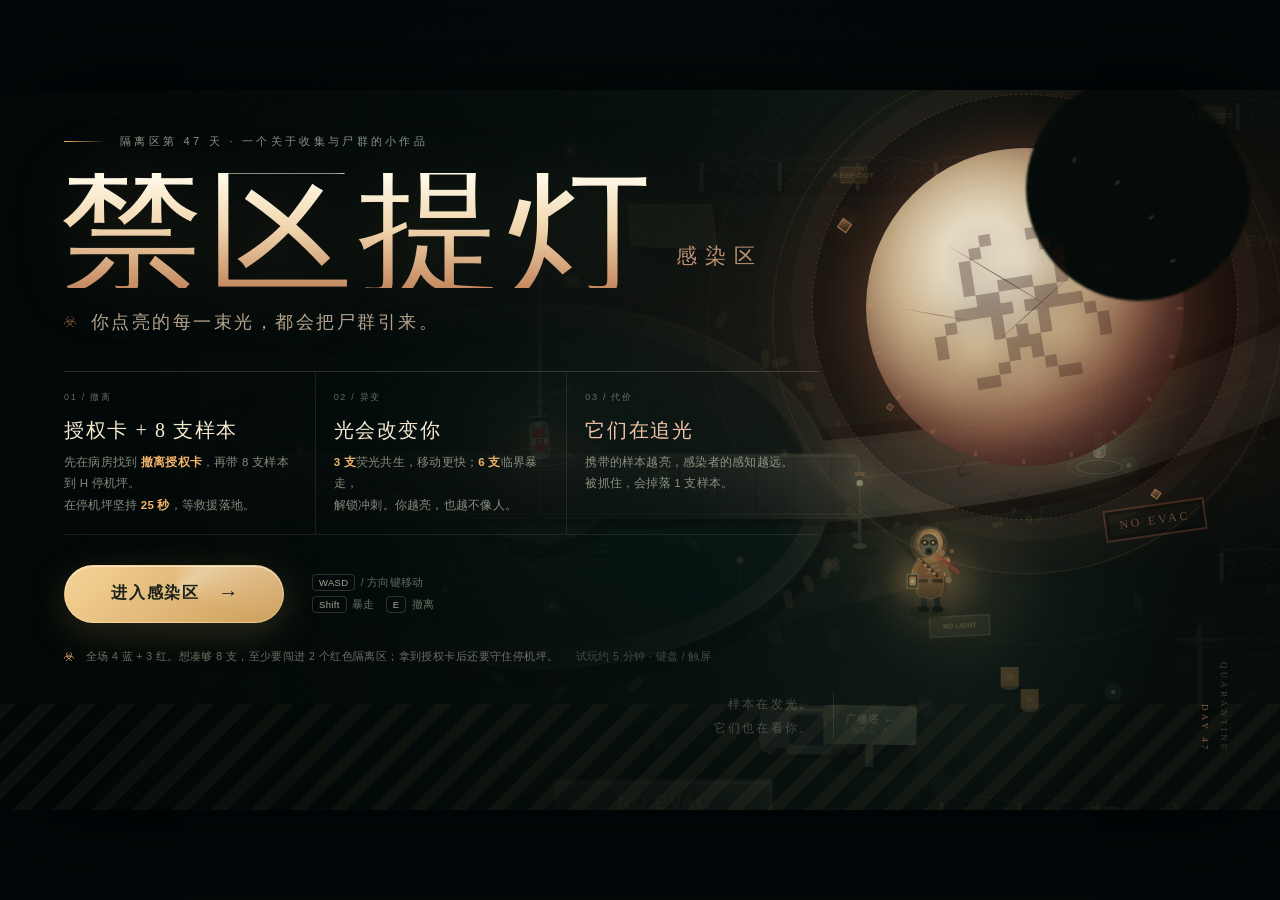
==== commit f93e914a: "Mobile version, longer evacuation flow, poster and CDN play page" ====
--- a/index.html
+++ b/index.html
@@ -4,7 +4,7 @@
   <meta charset="utf-8">
   <meta name="viewport" content="width=device-width, initial-scale=1, viewport-fit=cover, user-scalable=no">
   <meta name="theme-color" content="#060f0d">
-  <meta name="description" content="《禁区提灯·感染区》—— 在封锁区收集荧光抗体样本，样本越亮能力越强，感染者也会从更远处发现你。带 8 支样本抵达撤离点。">
+  <meta name="description" content="《禁区提灯·感染区》—— 在封锁区找到撤离授权卡、收集 8 支荧光抗体样本，在停机坪坚持 25 秒等待救援。样本越亮能力越强，感染者也会从更远处发现你。">
   <title>禁区提灯 · 感染区</title>
   <link rel="icon" href="data:image/svg+xml,%3Csvg xmlns='http://www.w3.org/2000/svg' viewBox='0 0 64 64'%3E%3Crect width='64' height='64' rx='14' fill='%23081210'/%3E%3Ccircle cx='32' cy='32' r='18' fill='none' stroke='%23b9d69b' stroke-width='3'/%3E%3Ccircle cx='32' cy='32' r='4' fill='%23f1c07d'/%3E%3Cpath d='M32 14v12M32 38v12M15 25l11 6M38 34l11 6M15 39l11-6M38 30l11-6' stroke='%23b9d69b' stroke-width='2.4' stroke-linecap='round'/%3E%3C/svg%3E">
   <link rel="stylesheet" href="style.css">
@@ -29,6 +29,11 @@
               <span class="mini-count silver-count"><i class="gem silver"></i>蓝 <b id="silverCount">0</b><em>/4</em></span>
               <span class="mini-count gold-count"><i class="gem gold"></i>红 <b id="goldCount">0</b><em>/3</em></span>
             </div>
+            <div class="keycard-row" id="keycardRow">
+              <span class="keycard-icon" aria-hidden="true"></span>
+              <span>撤离授权卡</span>
+              <b id="keycardState">未取得</b>
+            </div>
             <div class="danger-block" id="dangerBlock">
               <div class="danger-line"><span class="eye-mark" aria-hidden="true"></span><span>感染者感知</span><b id="dangerWord">微弱</b></div>
               <div class="danger-bars" id="dangerBars" aria-hidden="true">
@@ -42,7 +47,17 @@
             <strong id="objectiveText">带 8 支样本到撤离点</strong>
           </div>
 
+          <div id="evacHud" class="evac-hud hidden" aria-live="assertive">
+            <div class="evac-topline"><span>HELICOPTER INBOUND</span><b>救援降落</b></div>
+            <div class="evac-time"><b id="evacTimeLabel">00:25</b><em>s</em></div>
+            <div class="evac-track"><i id="evacProgress"></i></div>
+            <small id="evacHint">留在 H 停机坪，坚持到螺旋桨落地</small>
+          </div>
+
           <div class="top-actions">
+            <button id="fullscreenBtn" class="icon-btn fullscreen-btn" type="button" aria-label="进入全屏" title="全屏">
+              <svg viewBox="0 0 24 24" aria-hidden="true"><path d="M4 9V4h5M20 9V4h-5M4 15v5h5M20 15v5h-5"/></svg>
+            </button>
             <button id="soundBtn" class="icon-btn" type="button" aria-label="静音" title="声音（M）">
               <svg class="ico-sound" viewBox="0 0 24 24" aria-hidden="true"><path d="M4 9v6h4l5 4V5L8 9H4z"/><path class="wave" d="M16 8.5a5 5 0 0 1 0 7M18.5 6a8.5 8.5 0 0 1 0 12"/></svg>
             </button>
@@ -82,7 +97,7 @@
         <div id="cinemaBars" class="cinema-bars" aria-hidden="true"></div>
 
         <div id="touchControls" class="touch-controls" aria-hidden="true">
-          <div class="dpad">
+          <div id="dpad" class="dpad" aria-label="拖动方向键">
             <button class="dpad-btn up" type="button" data-move="up" aria-label="向上">▲</button>
             <button class="dpad-btn left" type="button" data-move="left" aria-label="向左">◀</button>
             <button class="dpad-btn down" type="button" data-move="down" aria-label="向下">▼</button>
@@ -107,8 +122,8 @@
             <div class="rules-grid">
               <article class="rule-card">
                 <span class="rule-index">01 / 撤离</span>
-                <h3>带回 8 支样本</h3>
-                <p>蓝色抗体 <b>+1</b>，红色活性样本 <b>+2</b>。<br>把样本带进地图东北角的撤离点。</p>
+                <h3>授权卡 + 8 支样本</h3>
+                <p>先在病房找到 <b>撤离授权卡</b>，再带 8 支样本到 H 停机坪。<br>在停机坪坚持 <b>25 秒</b>，等救援落地。</p>
               </article>
               <article class="rule-card">
                 <span class="rule-index">02 / 异变</span>
@@ -134,7 +149,25 @@
               </div>
             </div>
 
-            <p class="title-footnote"><span class="footnote-star">☣</span> 全场 4 蓝 + 3 红。想凑够 8 支，至少要闯进 2 个红色隔离区。<span class="footnote-dim">试玩约 4 分钟 · 键盘 / 触屏</span></p>
+            <p class="title-footnote"><span class="footnote-star">☣</span> 全场 4 蓝 + 3 红。想凑够 8 支，至少要闯进 2 个红色隔离区；拿到授权卡后还要守住停机坪。<span class="footnote-dim">试玩约 5 分钟 · 键盘 / 触屏</span></p>
+          </div>
+
+          <div class="mobile-start" id="mobileStart">
+            <div class="mobile-kicker"><span></span>QUARANTINE / DAY 47</div>
+            <h2>禁区提灯</h2>
+            <p class="mobile-tagline">你点亮的每一束光，都会把尸群引来。</p>
+            <div class="mobile-steps">
+              <div><b>01</b><span>病房拿<br>授权卡</span></div>
+              <div><b>02</b><span>带 8 支<br>样本撤离</span></div>
+              <div><b>03</b><span>停机坪<br>守 25 秒</span></div>
+            </div>
+            <button id="mobileStartBtn" class="primary-btn mobile-start-btn" type="button">
+              <span class="btn-glow"></span>
+              <span class="btn-label">横屏开始</span>
+              <span class="btn-arrow">→</span>
+            </button>
+            <p class="mobile-controls">左侧方向键移动 · 右侧「暴走」/「检查控制台」</p>
+            <p class="mobile-note">建议横屏游玩；进入游戏后点右上角 ⛶ 可全屏。iPhone 请手动旋转屏幕。</p>
           </div>
 
           <div class="title-right" aria-hidden="true">
@@ -164,7 +197,8 @@
               <div>
                 <h3>生存规则</h3>
                 <ul class="rule-list">
-                  <li><b>撤离</b><span>带 8 支样本抵达撤离点，按 E 呼叫救援。</span></li>
+                  <li><b>撤离</b><span>先在病房取得授权卡，带 8 支样本到 H 停机坪，在停机坪坚持 25 秒等救援。</span></li>
+                  <li><b>授权</b><span>金色卡片在病房病床旁；没有它，撤离控制台不会启动。</span></li>
                   <li><b>拾取</b><span>蓝色 +1，红色 +2；靠近自动拾取。</span></li>
                   <li><b>异变</b><span>3 支荧光共生提速，6 支解锁暴走。</span></li>
                   <li><b>感知</b><span>样本越亮，感染者看得越远；围栏能挡住视线。</span></li>
@@ -173,14 +207,21 @@
               </div>
               <div>
                 <h3>操作</h3>
-                <div class="key-list">
+                <div class="key-list desktop-help">
                   <div><span class="keycap">WASD</span><span class="keycap">方向键</span><em>移动</em></div>
                   <div><span class="keycap">Shift</span><em>暴走冲刺（6 支样本解锁）</em></div>
-                  <div><span class="keycap">E</span><em>进入撤离点</em></div>
+                  <div><span class="keycap">E</span><em>检查控制台 / 呼叫救援</em></div>
                   <div><span class="keycap">M</span><em>静音 / 恢复声音</em></div>
                   <div><span class="keycap">Esc</span><em>暂停 / 继续</em></div>
                 </div>
-                <div class="pause-tip">提示：先拿蓝，还是先闯红区？带着越多样本，感染者的视野越远。</div>
+                <div class="key-list touch-help">
+                  <div><span class="keycap">左侧</span><em>在圆盘上拖动，控制移动方向</em></div>
+                  <div><span class="keycap">暴走</span><em>右下按钮，6 支样本后解锁</em></div>
+                  <div><span class="keycap">控制台</span><em>靠近 H 停机坪后点击</em></div>
+                  <div><span class="keycap">⛶</span><em>右上角进入全屏</em></div>
+                  <div><span class="keycap">❚❚</span><em>右上角暂停</em></div>
+                </div>
+                <div class="pause-tip">提示：先拿授权卡再凑样本，或边收集边闯红区。守点时倒计时只在停机坪圈内推进。</div>
               </div>
             </div>
             <button id="resumeBtn2" class="primary-btn small-btn" type="button">继续行动 <span>→</span></button>
@@ -190,9 +231,9 @@
         <section id="winScreen" class="screen win-screen hidden">
           <div class="win-glow"></div>
           <div class="win-content">
-            <span class="modal-kicker">EVAC SIGNAL RECEIVED</span>
-            <h2>信号，亮了。</h2>
-            <p class="win-line">你带回了 <b id="winLight">8</b> 支荧光抗体。<br>救援队的螺旋桨声正在靠近。</p>
+            <span class="modal-kicker">HELICOPTER LANDED / EVAC COMPLETE</span>
+            <h2>救援落地。</h2>
+            <p class="win-line">你带回了 <b id="winLight">8</b> 支荧光抗体，<br>也守住了最后 25 秒。</p>
             <div class="win-stats">
               <div><span>撤离用时</span><b id="statTime">0:00</b></div>
               <div><span>被感染者抓住</span><b id="statCaught">0</b></div>
--- a/style.css
+++ b/style.css
@@ -418,6 +418,28 @@
 .gem{width:6px;height:6px;display:inline-block;transform:rotate(45deg);border-radius:1px;}
 .gem.silver{background:#a8e9b7;box-shadow:0 0 8px rgba(144,226,164,.45);}
 .gem.gold{background:#e97c60;box-shadow:0 0 8px rgba(233,124,96,.55);}
+.keycard-row{
+  display:flex;align-items:center;gap:6px;
+  margin-top:7px;padding-top:7px;
+  border-top:1px solid rgba(221,214,184,.08);
+  font-size:8.5px;letter-spacing:.1em;
+  color:rgba(221,220,195,.42);
+  transition:color .3s ease;
+}
+.keycard-row b{margin-left:auto;font-weight:400;letter-spacing:.06em;color:rgba(229,153,125,.8);}
+.keycard-icon{
+  width:14px;height:10px;display:inline-block;
+  border:1px solid rgba(236,190,141,.55);border-radius:2px;
+  position:relative;transform:rotate(-8deg);
+  background:linear-gradient(135deg,rgba(246,209,158,.22),rgba(246,209,158,.03));
+}
+.keycard-icon:after{
+  content:"";position:absolute;left:2px;top:2px;width:4px;height:3px;
+  border-radius:50%;background:rgba(249,220,168,.6);
+}
+.keycard-row.has-card{color:rgba(211,238,191,.7);}
+.keycard-row.has-card b{color:#b7e9ae;}
+.keycard-row.has-card .keycard-icon{border-color:rgba(188,236,165,.7);box-shadow:0 0 10px rgba(150,226,150,.18);}
 .danger-block{margin-top:10px;padding-top:9px;border-top:1px solid rgba(221,214,184,.08);transition:color .25s ease;}
 .danger-line{display:flex;align-items:center;gap:6px;font-size:9px;letter-spacing:.12em;color:rgba(220,219,194,.42);}
 .danger-line b{margin-left:auto;font-weight:400;color:rgba(224,220,193,.58);letter-spacing:.06em;}
@@ -447,6 +469,28 @@
 .objective-kicker{display:block;font-size:6.8px;letter-spacing:.32em;color:rgba(231,202,143,.55);margin-bottom:2px;}
 .objective-pill strong{font-size:11px;font-weight:400;letter-spacing:.1em;color:rgba(244,235,213,.78);white-space:nowrap;}
 .objective-pill strong em{font-style:normal;color:var(--gold);}
+.evac-hud{
+  position:absolute;left:50%;top:118px;transform:translateX(-50%);
+  width:280px;padding:10px 18px 11px;
+  z-index:16;text-align:center;
+  border:1px solid rgba(239,170,115,.42);
+  border-radius:10px;
+  background:linear-gradient(160deg,rgba(46,24,16,.9),rgba(8,19,18,.82));
+  box-shadow:0 18px 50px rgba(0,0,0,.35),0 0 30px rgba(232,133,85,.1);
+  backdrop-filter:blur(11px);-webkit-backdrop-filter:blur(11px);
+  transition:opacity .3s ease,visibility .3s ease,border-color .3s ease;
+}
+.evac-hud.urgent{border-color:rgba(252,132,96,.7);box-shadow:0 18px 50px rgba(0,0,0,.35),0 0 34px rgba(235,104,77,.2);}
+.evac-hud.is-paused{border-color:rgba(239,203,139,.32);}
+.evac-topline{display:flex;align-items:center;justify-content:space-between;gap:10px;font-size:6.4px;letter-spacing:.2em;color:rgba(227,182,139,.48);}
+.evac-topline b{font-weight:400;font-family:var(--serif);font-size:10px;letter-spacing:.14em;color:#f0c28e;}
+.evac-time{display:flex;align-items:baseline;justify-content:center;gap:5px;margin:2px 0 4px;}
+.evac-time b{font-family:Georgia,var(--serif);font-size:32px;font-weight:400;line-height:1;color:#ffe0b0;letter-spacing:.02em;text-shadow:0 0 22px rgba(247,171,110,.28);}
+.evac-time em{font-style:normal;font-family:Georgia,serif;font-size:11px;color:rgba(246,199,151,.5);}
+.evac-track{height:3px;border-radius:3px;background:rgba(237,197,148,.1);overflow:hidden;margin:0 2px 7px;}
+.evac-track i{display:block;height:100%;width:100%;background:linear-gradient(90deg,#edd39a,#d97d55);border-radius:3px;transition:width .2s linear;}
+.evac-hud small{display:block;font-size:7.4px;line-height:1.5;letter-spacing:.08em;color:rgba(237,213,178,.46);}
+.evac-hud.urgent .evac-time b{animation:evac-blink 1s steps(2,end) infinite;}
 .top-actions{position:absolute;right:24px;top:24px;display:flex;gap:8px;}
 .icon-btn{
   width:36px;height:36px;border-radius:50%;
@@ -655,6 +699,7 @@
 .rule-list span{color:rgba(221,219,195,.56);}
 .key-list{display:flex;flex-direction:column;gap:10px;}
 .key-list>div{display:flex;align-items:center;gap:6px;}
+.touch-help{display:none;}
 .key-list em{font-style:normal;font-size:9px;color:rgba(221,218,193,.5);margin-left:4px;}
 .pause-tip{
   margin-top:21px;padding:10px 12px;
@@ -739,7 +784,8 @@
 .dpad-btn.left{left:4px;top:52px;}
 .dpad-btn.down{left:52px;bottom:4px;}
 .dpad-btn.right{right:4px;top:52px;}
-.dpad-core{position:absolute;left:63px;top:63px;width:28px;height:28px;border-radius:50%;border:1px solid rgba(236,219,183,.13);}
+.dpad-core{position:absolute;left:63px;top:63px;width:28px;height:28px;border-radius:50%;border:1px solid rgba(236,219,183,.13);transition:transform .08s linear, background .12s ease, border-color .12s ease;}
+.dpad.is-dragging .dpad-core{border-color:rgba(245,208,148,.48);background:rgba(239,205,146,.1);box-shadow:0 0 18px rgba(235,190,117,.16);}
 .touch-actions{position:absolute;right:24px;bottom:26px;display:flex;align-items:flex-end;gap:10px;}
 .touch-dash{
   width:82px;height:82px;border-radius:50%;
@@ -769,6 +815,137 @@
 .rotate-phone{font-size:58px;color:rgba(244,215,159,.8);transform:rotate(90deg);margin-bottom:12px;animation:rotate-hint 3s ease-in-out infinite;}
 .rotate-hint strong{font-family:var(--serif);font-size:22px;font-weight:400;letter-spacing:.14em;color:#f1e4c8;}
 .rotate-hint span{font-size:11px;letter-spacing:.05em;color:rgba(224,218,192,.46);}
+
+/* ============ mobile / touch mode ============ */
+.fullscreen-btn{display:none;}
+.mobile-start{display:none;}
+
+.touch-mode .title-left,
+.touch-mode .title-right{display:none;}
+.touch-mode .mobile-start{
+  display:flex;
+  position:absolute;left:50%;top:50%;z-index:4;
+  width:680px;
+  transform:translate(-50%,-52%);
+  flex-direction:column;align-items:flex-start;
+  padding:28px 36px 26px;
+  border:1px solid rgba(234,218,179,.18);
+  border-radius:12px;
+  background:linear-gradient(155deg,rgba(8,25,23,.9),rgba(4,13,14,.86));
+  box-shadow:0 30px 90px rgba(0,0,0,.42), inset 0 1px 0 rgba(255,245,214,.06);
+  backdrop-filter:blur(12px);-webkit-backdrop-filter:blur(12px);
+}
+.mobile-kicker{display:flex;align-items:center;gap:8px;font-size:7px;letter-spacing:.28em;color:rgba(230,196,142,.55);}
+.mobile-kicker span{width:22px;height:1px;background:rgba(235,194,137,.45);}
+.mobile-start h2{
+  margin:12px 0 0;
+  font-family:var(--serif);font-weight:400;font-size:64px;line-height:1;
+  letter-spacing:.08em;color:#f7ecd4;
+  text-shadow:0 4px 30px rgba(222,157,103,.16);
+}
+.mobile-tagline{margin:9px 0 0;font-family:var(--serif);font-size:16px;letter-spacing:.1em;color:rgba(236,211,184,.74);}
+.mobile-steps{display:grid;grid-template-columns:repeat(3,1fr);gap:0;width:100%;margin:22px 0 20px;border-top:1px solid rgba(234,214,176,.14);border-bottom:1px solid rgba(234,214,176,.1);}
+.mobile-steps div{display:flex;align-items:center;gap:9px;padding:12px 12px 12px 0;border-right:1px solid rgba(234,214,176,.09);}
+.mobile-steps div + div{padding-left:14px;}
+.mobile-steps div:last-child{border-right:0;}
+.mobile-steps b{font-family:Georgia,serif;font-size:20px;font-weight:400;color:rgba(232,186,126,.62);}
+.mobile-steps span{font-size:12px;line-height:1.55;letter-spacing:.04em;color:rgba(230,222,198,.64);}
+.mobile-start-btn{height:78px;min-width:290px;font-size:19px;}
+.mobile-controls{margin:14px 0 0;font-size:10px;letter-spacing:.06em;color:rgba(226,220,196,.52);}
+.mobile-note{margin:5px 0 0;font-size:9px;line-height:1.5;letter-spacing:.03em;color:rgba(226,220,196,.29);}
+.touch-mode .fullscreen-btn{display:flex;}
+.touch-mode .brand-en{display:none;}
+.touch-mode .status-card{left:18px;top:16px;width:310px;padding:17px 19px 15px;}
+.touch-mode .brand-cn{font-size:17px;}
+.touch-mode .light-label{font-size:10px;}
+.touch-mode .light-value b{font-size:33px;}
+.touch-mode .light-value i{font-size:10px;}
+.touch-mode .light-pips{gap:7px;height:17px;}
+.touch-mode .pip{width:12px;height:12px;}
+.touch-mode .mini-counts{gap:18px;margin-top:10px;padding-top:9px;}
+.touch-mode .mini-count{font-size:10px;}
+.touch-mode .gem{width:7px;height:7px;}
+.touch-mode .keycard-row{font-size:10px;margin-top:8px;padding-top:8px;}
+.touch-mode .keycard-icon{width:17px;height:12px;}
+.touch-mode .danger-block{margin-top:9px;padding-top:8px;}
+.touch-mode .danger-line{font-size:10px;}
+.touch-mode .danger-bars{gap:5px;}
+.touch-mode .danger-bars i{height:4px;}
+.touch-mode .objective-pill{top:16px;min-width:390px;max-width:500px;padding:11px 24px 9px;}
+.touch-mode .objective-kicker{font-size:8px;}
+.touch-mode .objective-pill strong{font-size:13px;line-height:1.35;white-space:normal;}
+.touch-mode .top-actions{right:18px;top:16px;gap:9px;}
+.touch-mode .icon-btn{width:64px;height:64px;}
+.touch-mode .icon-btn svg{width:26px;height:26px;}
+.touch-mode .alert-banner{top:100px;padding:10px 20px 10px 14px;font-size:11px;gap:10px;}
+.touch-mode .toasts{min-width:0;}
+.touch-mode .toast{min-width:360px;padding:12px 20px;gap:12px;}
+.touch-mode .toast-copy b{font-size:13px;}
+.touch-mode .toast-copy span{font-size:10px;line-height:1.6;}
+.touch-mode .toast.ability{min-width:410px;padding:14px 22px;}
+.touch-mode .toast.ability .toast-copy b{font-size:17px;}
+.touch-mode .toast.ability .toast-copy span{font-size:11px;}
+.touch-mode .toast.story{max-width:520px;}
+.touch-mode .toast.story .toast-copy b{font-size:16px;}
+.touch-mode .toast.story .toast-copy span{font-size:10.5px;}
+.touch-mode .interact-prompt{bottom:132px;min-width:270px;padding:12px 18px 12px 13px;gap:12px;}
+.touch-mode .prompt-key{width:37px;height:37px;font-size:13px;}
+.touch-mode .prompt-copy b{font-size:16px;}
+.touch-mode .prompt-copy small{font-size:10px;}
+.touch-mode .prompt-arrow{font-size:19px;}
+.touch-mode .evac-hud{top:148px;width:340px;padding:12px 22px 14px;}
+.touch-mode .evac-topline{font-size:7.5px;}
+.touch-mode .evac-topline b{font-size:12px;}
+.touch-mode .evac-time b{font-size:40px;}
+.touch-mode .evac-time em{font-size:13px;}
+.touch-mode .evac-track{height:4px;}
+.touch-mode .evac-hud small{font-size:9px;}
+.touch-mode .dpad{left:18px;bottom:18px;width:224px;height:224px;}
+.touch-mode .dpad-btn{width:76px;height:76px;font-size:22px;border-radius:18px;}
+.touch-mode .dpad-btn.up{left:74px;top:4px;}
+.touch-mode .dpad-btn.left{left:4px;top:74px;}
+.touch-mode .dpad-btn.down{left:74px;bottom:4px;}
+.touch-mode .dpad-btn.right{right:4px;top:74px;}
+.touch-mode .dpad-core{left:93px;top:93px;width:38px;height:38px;}
+.touch-mode .touch-actions{right:18px;bottom:20px;gap:13px;}
+.touch-mode .touch-dash{width:96px;height:96px;font-size:16px;}
+.touch-mode .touch-dash small{font-size:8px;}
+.touch-mode .touch-interact{right:112px;bottom:124px;height:58px;min-width:132px;font-size:13px;}
+.touch-mode .hint-strip{display:none;}
+.touch-mode .status-card,
+.touch-mode .objective-pill,
+.touch-mode .interact-prompt,
+.touch-mode .toast,
+.touch-mode .evac-hud,
+.touch-mode .modal,
+.touch-mode .top-actions .icon-btn,
+.touch-mode .dpad-btn,
+.touch-mode .touch-dash,
+.touch-mode .mobile-start{
+  -webkit-backdrop-filter:none !important;
+  backdrop-filter:none !important;
+}
+.touch-mode .modal{width:1010px;padding:36px 42px 32px;}
+.touch-mode .desktop-help{display:none;}
+.touch-mode .touch-help{display:flex;}
+.touch-mode .win-footnote{display:none;}
+.touch-mode .pause-modal h2{font-size:42px;}
+.touch-mode .pause-columns{gap:38px;margin-top:22px;padding-top:20px;}
+.touch-mode .pause-columns h3{font-size:11px;margin-bottom:12px;}
+.touch-mode .rule-list{gap:8px;}
+.touch-mode .rule-list li{grid-template-columns:54px 1fr;gap:10px;font-size:13px;line-height:1.55;}
+.touch-mode .key-list{gap:8px;}
+.touch-mode .key-list em{font-size:12px;}
+.touch-mode .pause-tip{font-size:12px;margin-top:14px;padding:8px 12px;line-height:1.6;}
+.touch-mode .pause-modal .small-btn{height:52px;min-width:190px;font-size:14px;margin-top:18px;}
+.touch-mode .win-content{width:760px;padding:14px;}
+.touch-mode .win-content h2{font-size:70px;}
+.touch-mode .win-line{font-size:18px;margin:15px 0 22px;line-height:1.8;}
+.touch-mode .win-stats{width:560px;}
+.touch-mode .win-stats span{font-size:10px;}
+.touch-mode .win-stats b{font-size:24px;}
+.touch-mode .win-content blockquote{font-size:15px;margin:18px 0 18px;}
+.touch-mode .win-content .primary-btn{height:58px;min-width:210px;font-size:15px;}
 
 /* ============ boot ============ */
 .boot-veil{
@@ -798,6 +975,7 @@
 @keyframes win-breathe{0%,100%{transform:translate(-50%,-50%) scale(.97);opacity:.7;}50%{transform:translate(-50%,-50%) scale(1.04);opacity:1;}}
 @keyframes boot-load{0%{transform:translateX(-45px);}100%{transform:translateX(90px);}}
 @keyframes rotate-hint{0%,100%{transform:rotate(90deg) translateY(0);}50%{transform:rotate(90deg) translateY(-7px);}}
+@keyframes evac-blink{0%,49%{opacity:1;}50%,100%{opacity:.38;}}
 
 @media (orientation: portrait) and (max-width:900px){
   .rotate-hint{display:flex;}
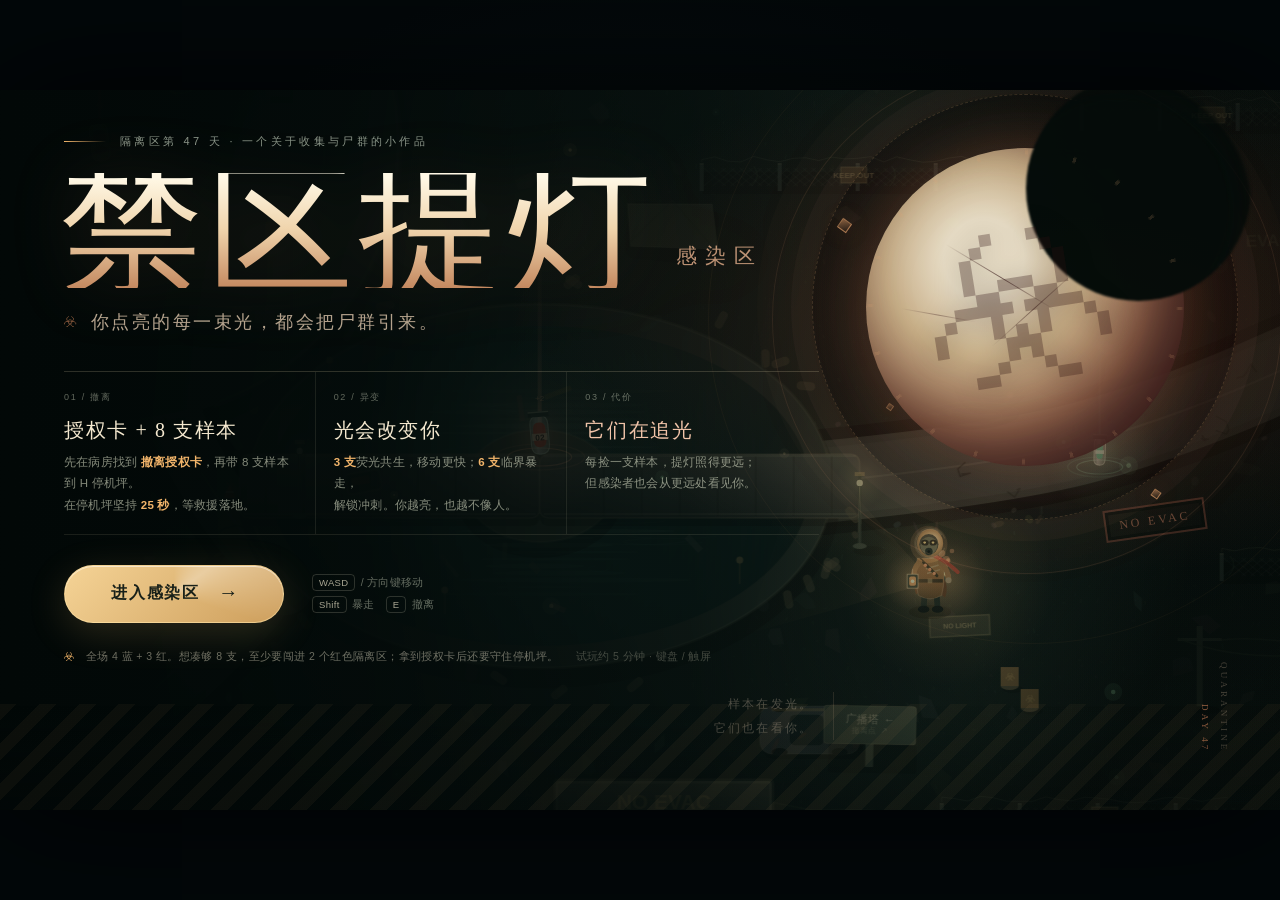
==== commit 0233a4ce: "Add lantern light field and fresh mobile screenshots" ====
--- a/index.html
+++ b/index.html
@@ -34,6 +34,11 @@
               <span>撤离授权卡</span>
               <b id="keycardState">未取得</b>
             </div>
+            <div class="lantern-row">
+              <span class="lantern-glyph" aria-hidden="true"></span>
+              <span>提灯范围</span>
+              <b><span id="lanternRange">150</span><em>px</em></b>
+            </div>
             <div class="danger-block" id="dangerBlock">
               <div class="danger-line"><span class="eye-mark" aria-hidden="true"></span><span>感染者感知</span><b id="dangerWord">微弱</b></div>
               <div class="danger-bars" id="dangerBars" aria-hidden="true">
@@ -133,7 +138,7 @@
               <article class="rule-card danger-rule">
                 <span class="rule-index">03 / 代价</span>
                 <h3>它们在追光</h3>
-                <p>携带的样本越亮，感染者的感知越远。<br>被抓住，会掉落 1 支样本。</p>
+                <p>每捡一支样本，提灯照得更远；<br>但感染者也会从更远处看见你。</p>
               </article>
             </div>
 
@@ -201,7 +206,7 @@
                   <li><b>授权</b><span>金色卡片在病房病床旁；没有它，撤离控制台不会启动。</span></li>
                   <li><b>拾取</b><span>蓝色 +1，红色 +2；靠近自动拾取。</span></li>
                   <li><b>异变</b><span>3 支荧光共生提速，6 支解锁暴走。</span></li>
-                  <li><b>感知</b><span>样本越亮，感染者看得越远；围栏能挡住视线。</span></li>
+                  <li><b>灯域</b><span>每捡起样本，提灯范围扩大；样本越亮，感染者也会从更远处发现你。</span></li>
                   <li><b>失手</b><span>被感染者碰到会掉落 1 支样本，可以返回捡起。</span></li>
                 </ul>
               </div>
--- a/style.css
+++ b/style.css
@@ -360,7 +360,7 @@
 #hud{
   position:absolute;inset:0;
   transition:opacity .5s ease, visibility .5s ease;
-  z-index:10;
+  z-index:20;
 }
 #hud:before{
   content:"";position:absolute;left:0;right:0;top:0;height:180px;
@@ -440,6 +440,25 @@
 .keycard-row.has-card{color:rgba(211,238,191,.7);}
 .keycard-row.has-card b{color:#b7e9ae;}
 .keycard-row.has-card .keycard-icon{border-color:rgba(188,236,165,.7);box-shadow:0 0 10px rgba(150,226,150,.18);}
+.lantern-row{
+  display:flex;align-items:center;gap:6px;
+  margin-top:7px;padding-top:7px;
+  border-top:1px solid rgba(221,214,184,.08);
+  font-size:8.5px;letter-spacing:.1em;
+  color:rgba(221,220,195,.42);
+}
+.lantern-row b{margin-left:auto;font-family:Georgia,serif;font-weight:400;letter-spacing:.02em;color:rgba(245,204,139,.82);}
+.lantern-row b em{font-style:normal;font-size:6.5px;font-family:var(--sans);letter-spacing:.04em;color:rgba(239,201,145,.38);margin-left:2px;}
+.lantern-glyph{
+  width:13px;height:13px;border:1px solid rgba(239,194,126,.5);
+  border-radius:50%;display:inline-block;position:relative;
+  box-shadow:0 0 9px rgba(239,181,96,.2);
+}
+.lantern-glyph:after{
+  content:"";position:absolute;inset:3px;border-radius:50%;
+  background:rgba(255,209,138,.72);
+  box-shadow:0 0 9px rgba(255,193,108,.5);
+}
 .danger-block{margin-top:10px;padding-top:9px;border-top:1px solid rgba(221,214,184,.08);transition:color .25s ease;}
 .danger-line{display:flex;align-items:center;gap:6px;font-size:9px;letter-spacing:.12em;color:rgba(220,219,194,.42);}
 .danger-line b{margin-left:auto;font-weight:400;color:rgba(224,220,193,.58);letter-spacing:.06em;}
@@ -645,7 +664,7 @@
   mix-blend-mode:screen;
 }
 .pickup-fx.flash{animation:pickup-flash .45s ease;}
-.cinema-bars{position:absolute;left:0;right:0;top:0;bottom:0;z-index:14;pointer-events:none;}
+.cinema-bars{position:absolute;left:0;right:0;top:0;bottom:0;z-index:8;pointer-events:none;}
 .cinema-bars:before,.cinema-bars:after{
   content:"";position:absolute;left:0;right:0;height:0;background:#020608;
   transition:height .8s cubic-bezier(.2,.7,.2,1);
@@ -867,6 +886,8 @@
 .touch-mode .gem{width:7px;height:7px;}
 .touch-mode .keycard-row{font-size:10px;margin-top:8px;padding-top:8px;}
 .touch-mode .keycard-icon{width:17px;height:12px;}
+.touch-mode .lantern-row{font-size:10px;margin-top:7px;padding-top:7px;}
+.touch-mode .lantern-glyph{width:16px;height:16px;}
 .touch-mode .danger-block{margin-top:9px;padding-top:8px;}
 .touch-mode .danger-line{font-size:10px;}
 .touch-mode .danger-bars{gap:5px;}
